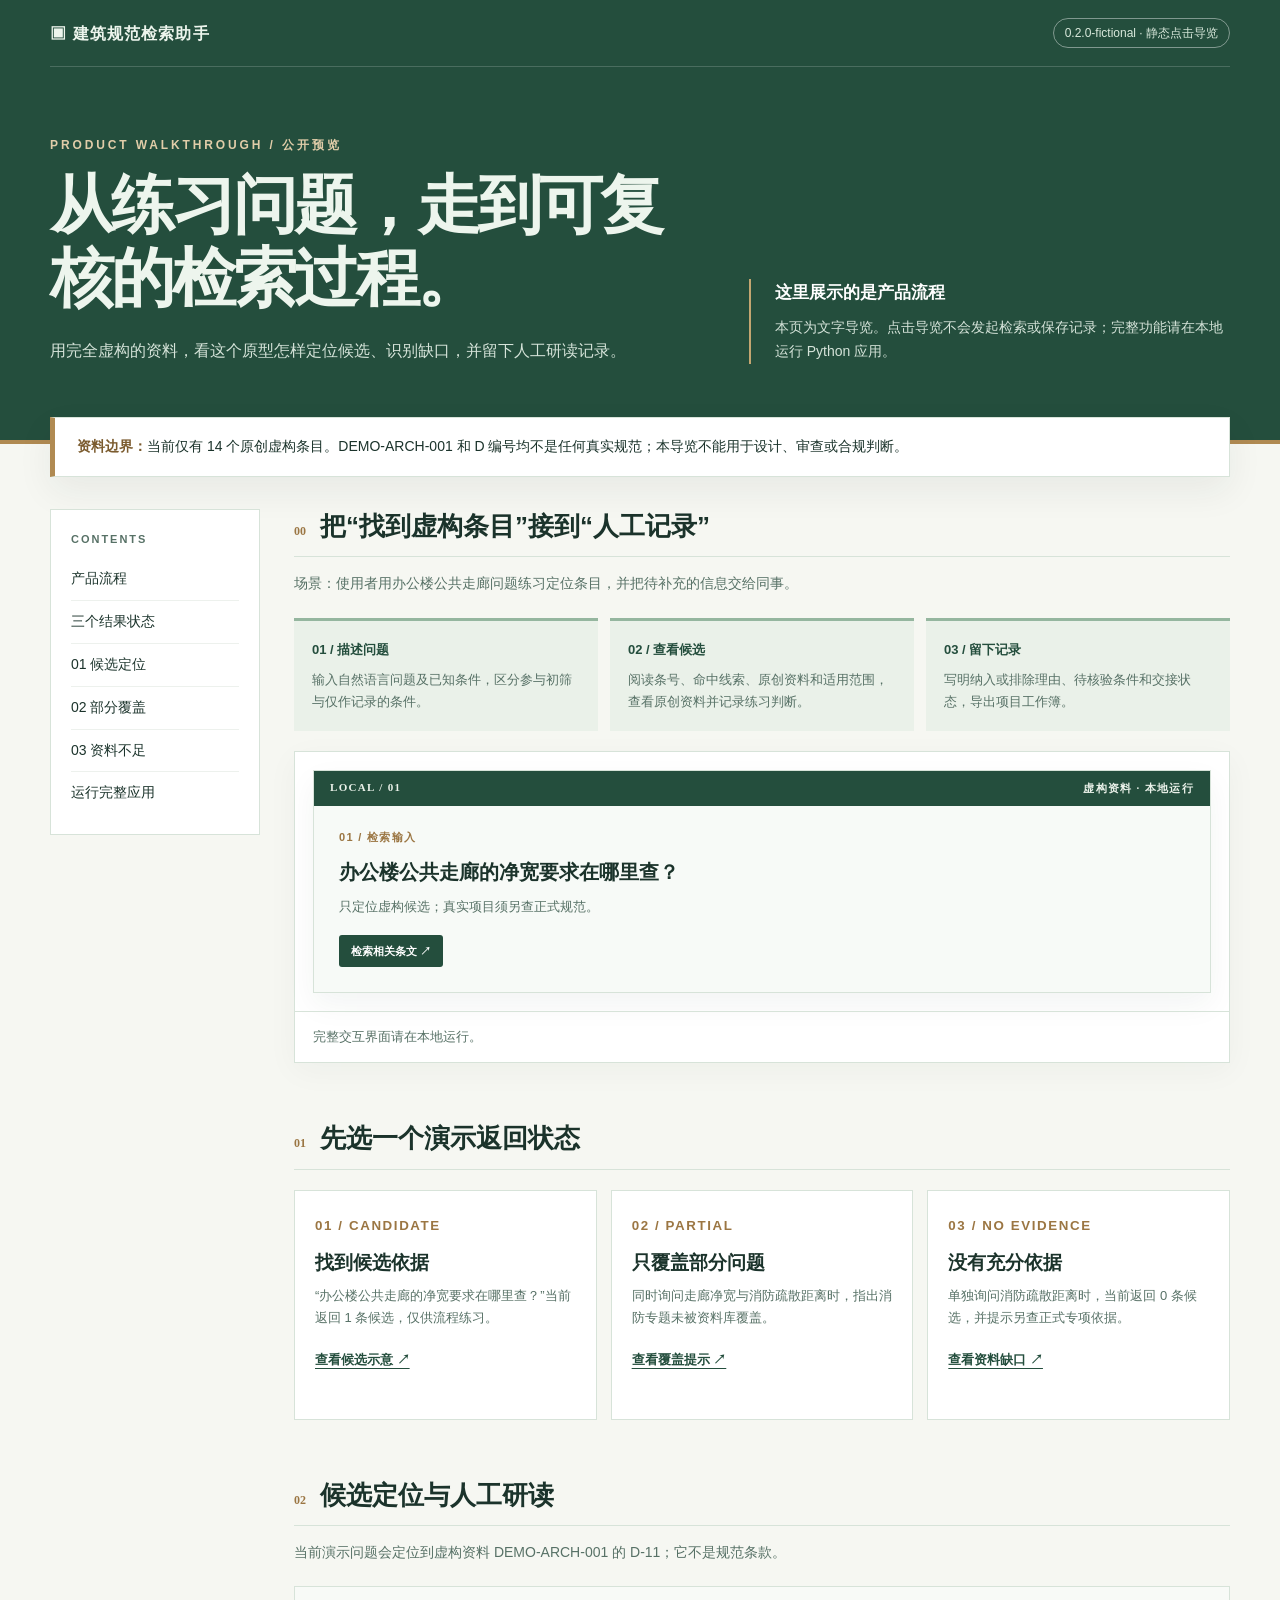
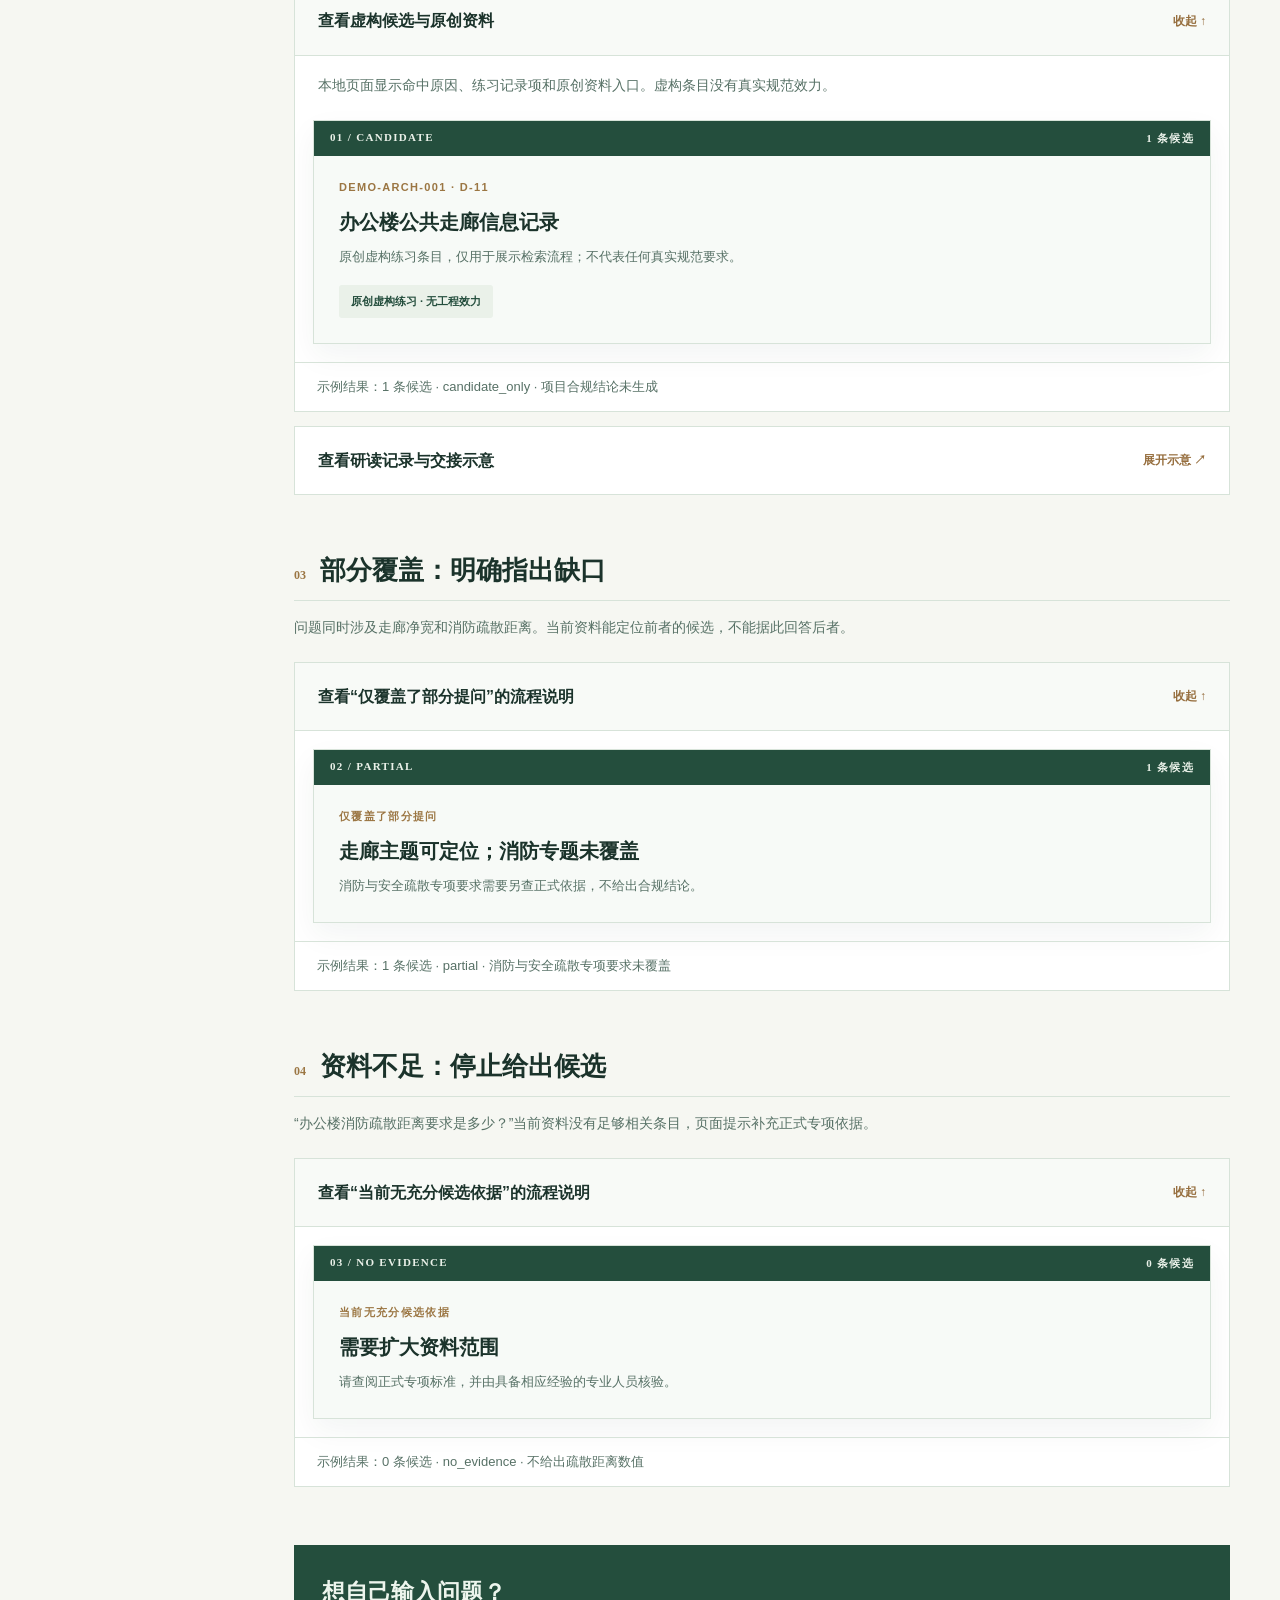
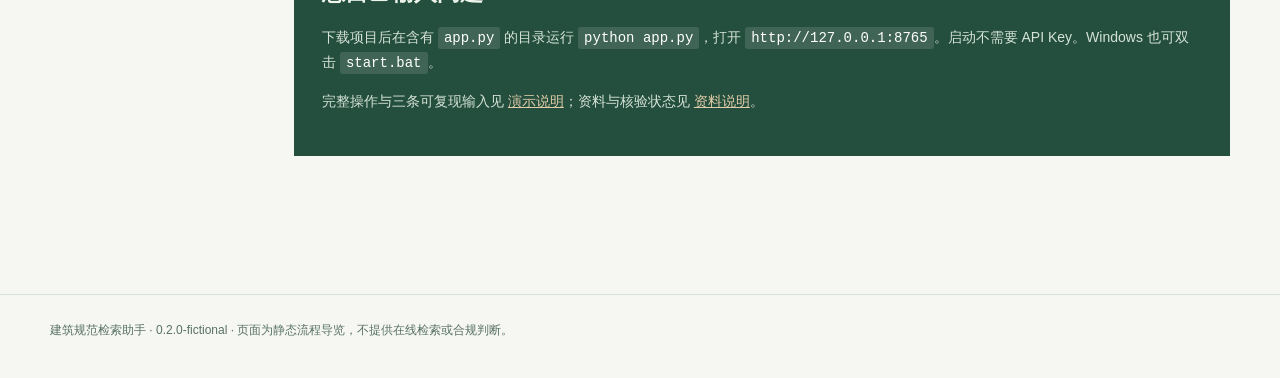
==== docs/index.html @ 13ac268c "Publish fictional demonstration dataset" ====
<!doctype html>
<html lang="zh-CN">
<head>
  <meta charset="utf-8">
  <meta name="viewport" content="width=device-width, initial-scale=1">
  <meta name="description" content="建筑规范检索助手公开预览：了解候选依据、资料缺口与人工研读记录。">
  <title>建筑规范检索助手 · 点击导览</title>
  <style>
    :root{color-scheme:light;--ink:#1b332b;--muted:#577166;--line:#d7e3d9;--paper:#f6f7f2;--green:#244e3d;--light:#eaf1e9;--gold:#b08a52}
    *{box-sizing:border-box}html{scroll-behavior:smooth}body{margin:0;background:var(--paper);color:var(--ink);font:16px/1.7 "Microsoft YaHei UI","PingFang SC","Noto Sans CJK SC",sans-serif}
    a{color:inherit}a:focus-visible,summary:focus-visible{outline:3px solid #b08a52;outline-offset:3px}
    .wrap{width:min(1180px,calc(100% - 40px));margin:auto}.top{background:var(--green);color:#edf5ed;border-bottom:4px solid var(--gold)}
    .topbar{display:flex;justify-content:space-between;align-items:center;gap:20px;padding:18px 0;border-bottom:1px solid #ffffff2c}.brand{font-weight:800;letter-spacing:.07em}.badge{border:1px solid #ffffff6b;border-radius:30px;padding:4px 11px;font-size:12px;color:#d9e9dc}
    .hero{display:grid;grid-template-columns:1.15fr .85fr;gap:48px;align-items:end;padding:68px 0 76px}.eyebrow{color:#e1cda9;font-weight:700;font-size:12px;letter-spacing:.24em}.hero h1{font-size:clamp(36px,5vw,66px);line-height:1.14;letter-spacing:-.045em;margin:13px 0 22px}.hero p{max-width:650px;color:#d5e3d9;font-size:16px;margin:0}.hero-aside{border-left:2px solid #c4a671;padding-left:24px;font-size:14px;color:#d5e3d9}.hero-aside strong{display:block;color:white;font-size:17px;margin-bottom:8px}
    .notice{margin:-27px auto 32px;position:relative;background:#fff;border:1px solid var(--line);border-left:5px solid var(--gold);box-shadow:0 14px 36px #1b332b11;padding:17px 22px;font-size:14px}.notice strong{color:#7b5b2e}
    .layout{display:grid;grid-template-columns:210px minmax(0,1fr);gap:34px;padding-bottom:80px}.nav{align-self:start;position:sticky;top:22px;border:1px solid var(--line);background:#fff;padding:20px}.nav span{display:block;color:var(--muted);font-size:11px;letter-spacing:.18em;font-weight:800;margin-bottom:10px}.nav a{display:block;text-decoration:none;padding:9px 0;border-bottom:1px solid #edf1ed;font-size:14px}.nav a:last-child{border:0}.nav a:hover{color:#a1733c}
    main{min-width:0}section{scroll-margin-top:24px;margin-bottom:58px}.section-head{display:flex;align-items:baseline;gap:14px;border-bottom:1px solid var(--line);padding-bottom:12px;margin-bottom:20px}.index{font:700 12px Georgia,serif;color:#9b7643}.section-head h2{font-size:26px;margin:0;line-height:1.35}.intro{color:var(--muted);margin:-5px 0 22px;font-size:14px}
    .panel{background:white;border:1px solid var(--line);box-shadow:0 8px 30px #1b332b0a}.demo-ui{margin:18px;background:#f7faf7;border:1px solid #d7e3d9;box-shadow:0 12px 28px #1b332b0d}.demo-ui-bar{display:flex;justify-content:space-between;gap:12px;background:#244e3d;color:#eaf1e9;padding:10px 16px;font:700 11px Georgia,serif;letter-spacing:.12em}.demo-ui-body{padding:22px 25px 25px}.demo-ui-body small{display:block;color:#9b7643;font-size:11px;font-weight:800;letter-spacing:.12em}.demo-ui-body strong{display:block;font-size:20px;margin:8px 0 7px}.demo-ui-body p{margin:0;color:#577166;font-size:13px}.demo-ui-action,.demo-ui-tag{display:inline-block;margin-top:17px;padding:7px 12px;background:#eaf1e9;color:#244e3d;font-size:11px;font-weight:800;border-radius:3px}.demo-ui-action{background:#244e3d;color:white}.caption{padding:14px 18px;color:var(--muted);font-size:13px;border-top:1px solid var(--line)}
    .cases{display:grid;grid-template-columns:repeat(3,1fr);gap:14px}.case{background:white;border:1px solid var(--line);padding:20px;min-height:230px}.case small{color:#9b7643;font-weight:800;letter-spacing:.12em}.case h3{font-size:19px;line-height:1.4;margin:12px 0 9px}.case p{font-size:13px;color:var(--muted);margin:0 0 16px}.case a{display:inline-block;color:var(--green);font-weight:700;font-size:13px;text-underline-offset:4px}
    .scenario{background:white;border:1px solid var(--line);margin:14px 0;overflow:hidden}.scenario summary{cursor:pointer;display:flex;justify-content:space-between;gap:15px;align-items:center;padding:20px 23px;list-style:none;font-weight:800}.scenario summary::-webkit-details-marker{display:none}.scenario summary:after{content:"展开示意  ↗";font-size:12px;color:#966e3e;white-space:nowrap}.scenario[open] summary{border-bottom:1px solid var(--line);background:#f8faf7}.scenario[open] summary:after{content:"收起  ↑"}.scenario .copy{padding:18px 23px 5px;font-size:14px;color:var(--muted)}.scenario .foot{font-size:13px;color:var(--muted);padding:13px 22px;border-top:1px solid var(--line)}
    .steps{display:grid;grid-template-columns:repeat(3,1fr);gap:12px}.step{padding:18px;background:var(--light);border-top:3px solid #95b69f}.step b{display:block;font-size:13px;color:var(--green);margin-bottom:8px}.step p{font-size:13px;margin:0;color:var(--muted)}
    .run{background:var(--green);color:#edf5ed;padding:28px}.run h2{margin:0 0 8px;font-size:23px}.run p{color:#d5e3d9;font-size:14px}.run code{background:#ffffff21;padding:3px 6px;border-radius:3px;color:#fff}.run a{color:#e1cda9}.bottom{border-top:1px solid var(--line);color:var(--muted);font-size:12px;padding:25px 0 40px}
    @media(max-width:800px){.hero{grid-template-columns:1fr;gap:24px;padding:50px 0 64px}.layout{display:block}.nav{position:static;display:flex;flex-wrap:wrap;gap:5px 15px;margin-bottom:35px}.nav span{width:100%;margin:0}.nav a{border:0}.cases,.steps{grid-template-columns:1fr}.case{min-height:0}.hero-aside{max-width:580px}}
    @media(prefers-reduced-motion:reduce){html{scroll-behavior:auto}}
  </style>
</head>
<body>
  <header class="top">
    <div class="wrap">
      <div class="topbar"><span class="brand">▣ 建筑规范检索助手</span><span class="badge">0.2.0-fictional · 静态点击导览</span></div>
      <div class="hero">
        <div><div class="eyebrow">PRODUCT WALKTHROUGH / 公开预览</div><h1>从练习问题，走到可复核的检索过程。</h1><p>用完全虚构的资料，看这个原型怎样定位候选、识别缺口，并留下人工研读记录。</p></div>
        <div class="hero-aside"><strong>这里展示的是产品流程</strong>本页为文字导览。点击导览不会发起检索或保存记录；完整功能请在本地运行 Python 应用。</div>
      </div>
    </div>
  </header>
  <div class="wrap notice"><strong>资料边界：</strong>当前仅有 14 个原创虚构条目。DEMO-ARCH-001 和 D 编号均不是任何真实规范；本导览不能用于设计、审查或合规判断。</div>
  <div class="wrap layout">
    <nav class="nav" aria-label="导览目录"><span>CONTENTS</span><a href="#workflow">产品流程</a><a href="#cases">三个结果状态</a><a href="#candidate">01 候选定位</a><a href="#partial">02 部分覆盖</a><a href="#none">03 资料不足</a><a href="#run">运行完整应用</a></nav>
    <main>
      <section id="workflow"><div class="section-head"><span class="index">00</span><h2>把“找到虚构条目”接到“人工记录”</h2></div><p class="intro">场景：使用者用办公楼公共走廊问题练习定位条目，并把待补充的信息交给同事。</p><div class="steps"><div class="step"><b>01 / 描述问题</b><p>输入自然语言问题及已知条件，区分参与初筛与仅作记录的条件。</p></div><div class="step"><b>02 / 查看候选</b><p>阅读条号、命中线索、原创资料和适用范围，查看原创资料并记录练习判断。</p></div><div class="step"><b>03 / 留下记录</b><p>写明纳入或排除理由、待核验条件和交接状态，导出项目工作簿。</p></div></div><figure class="panel" style="margin:20px 0 0"><div class="demo-ui"><div class="demo-ui-bar"><span>LOCAL / 01</span><span>虚构资料 · 本地运行</span></div><div class="demo-ui-body"><small>01 / 检索输入</small><strong>办公楼公共走廊的净宽要求在哪里查？</strong><p>只定位虚构候选；真实项目须另查正式规范。</p><div class="demo-ui-action">检索相关条文 ↗</div></div></div><figcaption class="caption">完整交互界面请在本地运行。</figcaption></figure></section>
      <section id="cases"><div class="section-head"><span class="index">01</span><h2>先选一个演示返回状态</h2></div><div class="cases"><div class="case"><small>01 / CANDIDATE</small><h3>找到候选依据</h3><p>“办公楼公共走廊的净宽要求在哪里查？”当前返回 1 条候选，仅供流程练习。</p><a href="#candidate">查看候选示意 ↗</a></div><div class="case"><small>02 / PARTIAL</small><h3>只覆盖部分问题</h3><p>同时询问走廊净宽与消防疏散距离时，指出消防专题未被资料库覆盖。</p><a href="#partial">查看覆盖提示 ↗</a></div><div class="case"><small>03 / NO EVIDENCE</small><h3>没有充分依据</h3><p>单独询问消防疏散距离时，当前返回 0 条候选，并提示另查正式专项依据。</p><a href="#none">查看资料缺口 ↗</a></div></div></section>
      <section id="candidate"><div class="section-head"><span class="index">02</span><h2>候选定位与人工研读</h2></div><p class="intro">当前演示问题会定位到虚构资料 DEMO-ARCH-001 的 D-11；它不是规范条款。</p><details class="scenario" open><summary>查看虚构候选与原创资料</summary><div class="copy">本地页面显示命中原因、练习记录项和原创资料入口。虚构条目没有真实规范效力。</div><div class="demo-ui"><div class="demo-ui-bar"><span>01 / CANDIDATE</span><span>1 条候选</span></div><div class="demo-ui-body"><small>DEMO-ARCH-001 · D-11</small><strong>办公楼公共走廊信息记录</strong><p>原创虚构练习条目，仅用于展示检索流程；不代表任何真实规范要求。</p><span class="demo-ui-tag">原创虚构练习 · 无工程效力</span></div></div><div class="foot">示例结果：1 条候选 · candidate_only · 项目合规结论未生成</div></details><details class="scenario"><summary>查看研读记录与交接示意</summary><div class="copy">使用者可以写下纳入理由、待核验条件和交接意见。记录保存在当前浏览器，导出后才能跨设备交接。</div><div class="demo-ui"><div class="demo-ui-bar"><span>PROJECT WORKBOOK</span><span>仅本地保存</span></div><div class="demo-ui-body"><small>项目研读决定</small><strong>列入待核对依据</strong><p>研读理由：练习中仍需记录服务空间；真实项目另查正式规范。</p><span class="demo-ui-tag">待负责人复核</span></div></div><div class="foot">以上为文字和界面示意；完整交互以本地运行版为准，全部条目均为虚构。</div></details></section>
      <section id="partial"><div class="section-head"><span class="index">03</span><h2>部分覆盖：明确指出缺口</h2></div><p class="intro">问题同时涉及走廊净宽和消防疏散距离。当前资料能定位前者的候选，不能据此回答后者。</p><details class="scenario" open><summary>查看“仅覆盖了部分提问”的流程说明</summary><div class="demo-ui"><div class="demo-ui-bar"><span>02 / PARTIAL</span><span>1 条候选</span></div><div class="demo-ui-body"><small>仅覆盖了部分提问</small><strong>走廊主题可定位；消防专题未覆盖</strong><p>消防与安全疏散专项要求需要另查正式依据，不给出合规结论。</p></div></div><div class="foot">示例结果：1 条候选 · partial · 消防与安全疏散专项要求未覆盖</div></details></section>
      <section id="none"><div class="section-head"><span class="index">04</span><h2>资料不足：停止给出候选</h2></div><p class="intro">“办公楼消防疏散距离要求是多少？”当前资料没有足够相关条目，页面提示补充正式专项依据。</p><details class="scenario" open><summary>查看“当前无充分候选依据”的流程说明</summary><div class="demo-ui"><div class="demo-ui-bar"><span>03 / NO EVIDENCE</span><span>0 条候选</span></div><div class="demo-ui-body"><small>当前无充分候选依据</small><strong>需要扩大资料范围</strong><p>请查阅正式专项标准，并由具备相应经验的专业人员核验。</p></div></div><div class="foot">示例结果：0 条候选 · no_evidence · 不给出疏散距离数值</div></details></section>
      <section id="run" class="run"><h2>想自己输入问题？</h2><p>下载项目后在含有 <code>app.py</code> 的目录运行 <code>python app.py</code>，打开 <code>http://127.0.0.1:8765</code>。启动不需要 API Key。Windows 也可双击 <code>start.bat</code>。</p><p>完整操作与三条可复现输入见 <a href="demo.md">演示说明</a>；资料与核验状态见 <a href="data-sources.md">资料说明</a>。</p></section>
    </main>
  </div>
  <footer class="bottom"><div class="wrap">建筑规范检索助手 · 0.2.0-fictional · 页面为静态流程导览，不提供在线检索或合规判断。</div></footer>
</body>
</html>
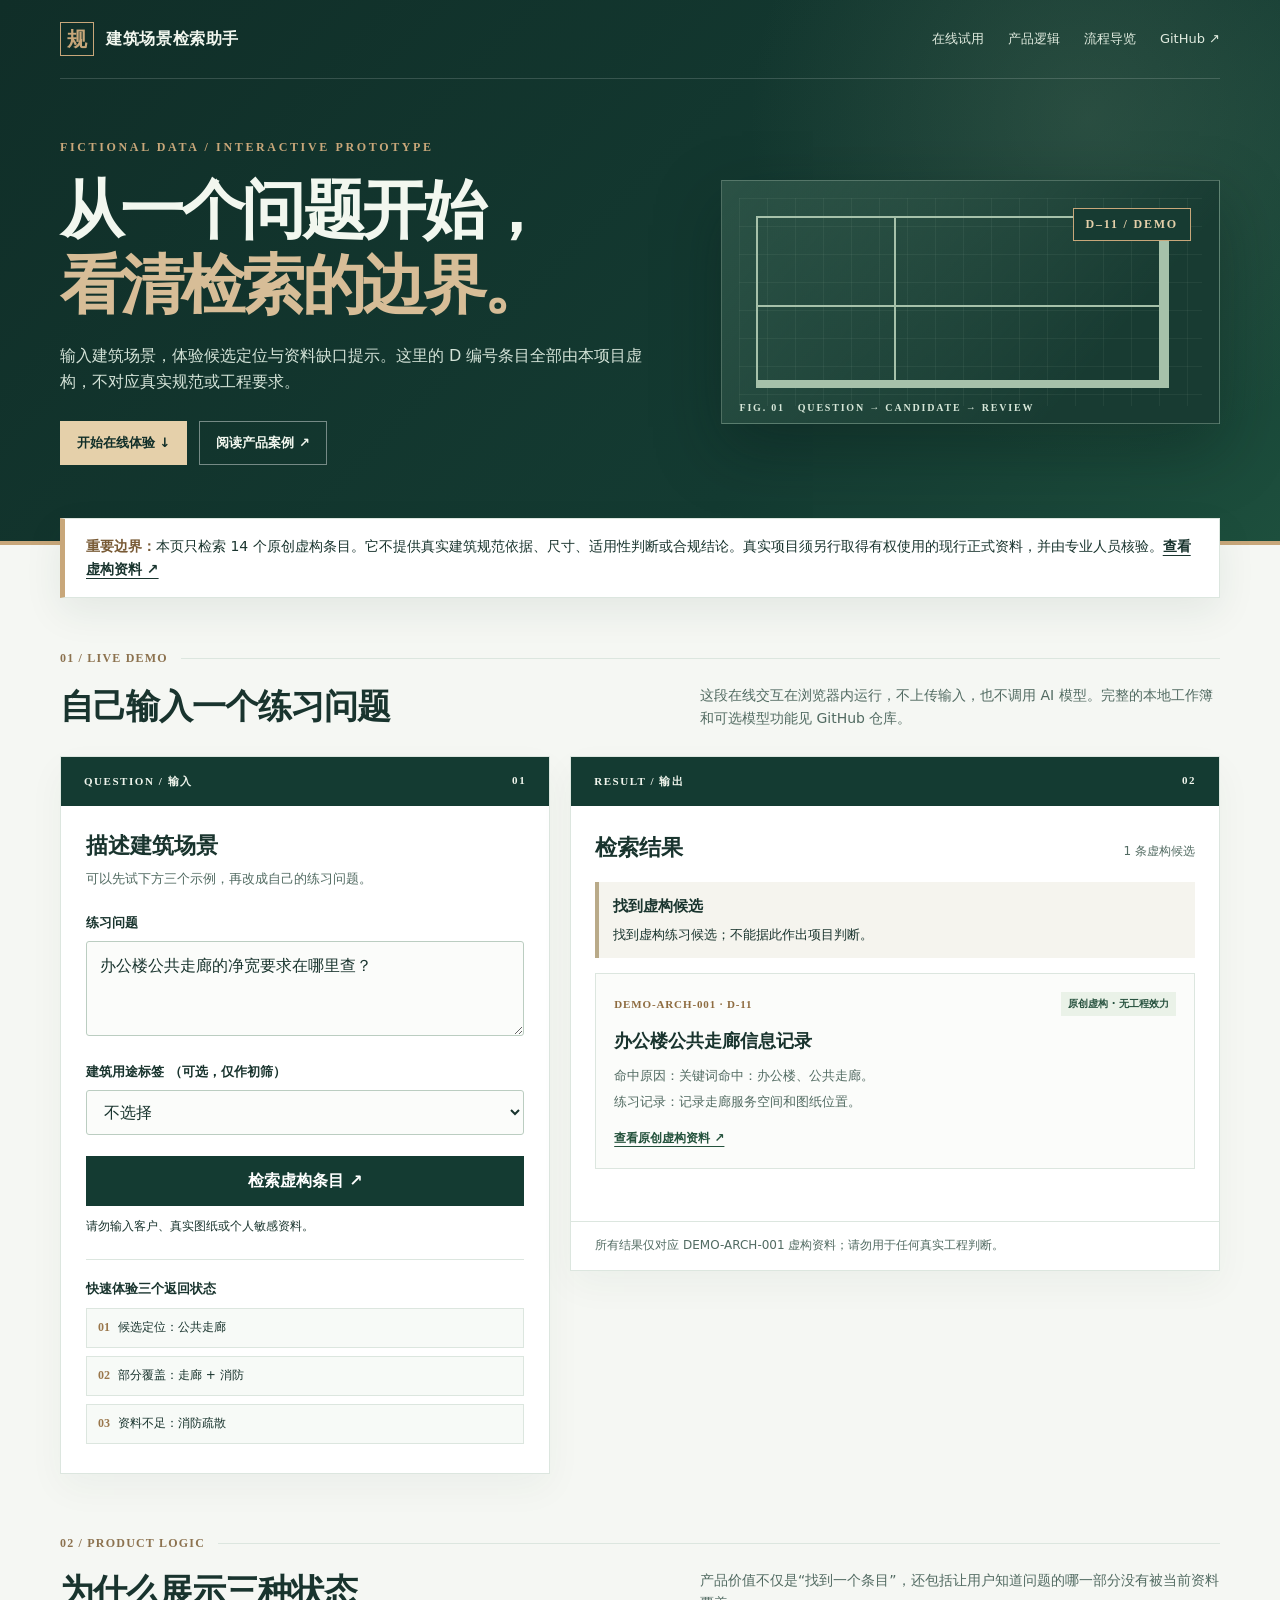
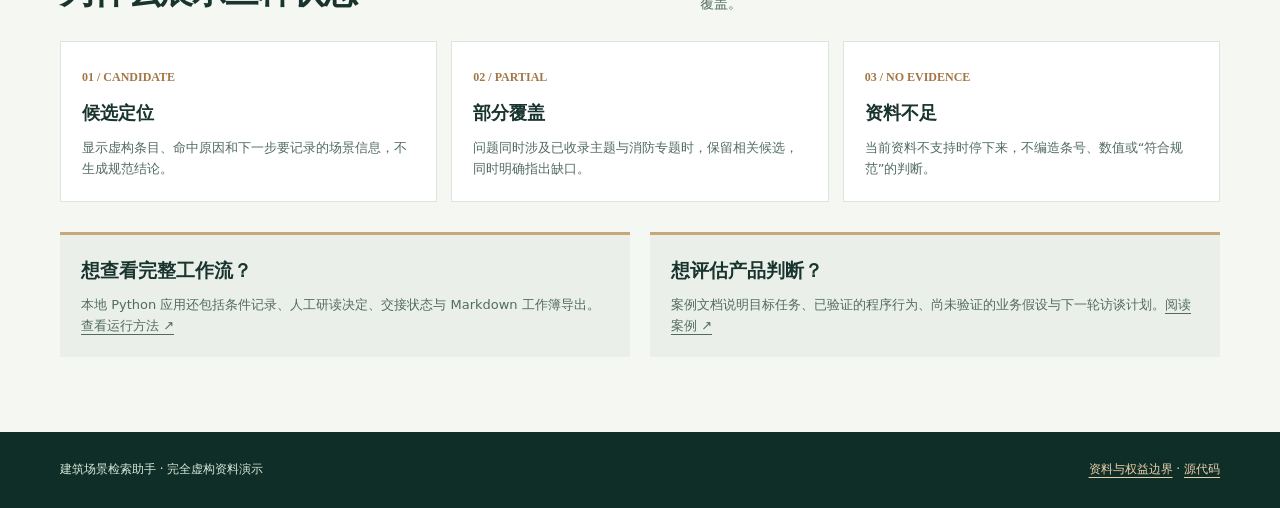
==== commit 58a854d8: "Add interactive fictional Pages demo and GitHub safeguards" ====
--- a/docs/index.html
+++ b/docs/index.html
@@ -3,49 +3,107 @@
 <head>
   <meta charset="utf-8">
   <meta name="viewport" content="width=device-width, initial-scale=1">
-  <meta name="description" content="建筑规范检索助手公开预览：了解候选依据、资料缺口与人工研读记录。">
-  <title>建筑规范检索助手 · 点击导览</title>
-  <style>
-    :root{color-scheme:light;--ink:#1b332b;--muted:#577166;--line:#d7e3d9;--paper:#f6f7f2;--green:#244e3d;--light:#eaf1e9;--gold:#b08a52}
-    *{box-sizing:border-box}html{scroll-behavior:smooth}body{margin:0;background:var(--paper);color:var(--ink);font:16px/1.7 "Microsoft YaHei UI","PingFang SC","Noto Sans CJK SC",sans-serif}
-    a{color:inherit}a:focus-visible,summary:focus-visible{outline:3px solid #b08a52;outline-offset:3px}
-    .wrap{width:min(1180px,calc(100% - 40px));margin:auto}.top{background:var(--green);color:#edf5ed;border-bottom:4px solid var(--gold)}
-    .topbar{display:flex;justify-content:space-between;align-items:center;gap:20px;padding:18px 0;border-bottom:1px solid #ffffff2c}.brand{font-weight:800;letter-spacing:.07em}.badge{border:1px solid #ffffff6b;border-radius:30px;padding:4px 11px;font-size:12px;color:#d9e9dc}
-    .hero{display:grid;grid-template-columns:1.15fr .85fr;gap:48px;align-items:end;padding:68px 0 76px}.eyebrow{color:#e1cda9;font-weight:700;font-size:12px;letter-spacing:.24em}.hero h1{font-size:clamp(36px,5vw,66px);line-height:1.14;letter-spacing:-.045em;margin:13px 0 22px}.hero p{max-width:650px;color:#d5e3d9;font-size:16px;margin:0}.hero-aside{border-left:2px solid #c4a671;padding-left:24px;font-size:14px;color:#d5e3d9}.hero-aside strong{display:block;color:white;font-size:17px;margin-bottom:8px}
-    .notice{margin:-27px auto 32px;position:relative;background:#fff;border:1px solid var(--line);border-left:5px solid var(--gold);box-shadow:0 14px 36px #1b332b11;padding:17px 22px;font-size:14px}.notice strong{color:#7b5b2e}
-    .layout{display:grid;grid-template-columns:210px minmax(0,1fr);gap:34px;padding-bottom:80px}.nav{align-self:start;position:sticky;top:22px;border:1px solid var(--line);background:#fff;padding:20px}.nav span{display:block;color:var(--muted);font-size:11px;letter-spacing:.18em;font-weight:800;margin-bottom:10px}.nav a{display:block;text-decoration:none;padding:9px 0;border-bottom:1px solid #edf1ed;font-size:14px}.nav a:last-child{border:0}.nav a:hover{color:#a1733c}
-    main{min-width:0}section{scroll-margin-top:24px;margin-bottom:58px}.section-head{display:flex;align-items:baseline;gap:14px;border-bottom:1px solid var(--line);padding-bottom:12px;margin-bottom:20px}.index{font:700 12px Georgia,serif;color:#9b7643}.section-head h2{font-size:26px;margin:0;line-height:1.35}.intro{color:var(--muted);margin:-5px 0 22px;font-size:14px}
-    .panel{background:white;border:1px solid var(--line);box-shadow:0 8px 30px #1b332b0a}.demo-ui{margin:18px;background:#f7faf7;border:1px solid #d7e3d9;box-shadow:0 12px 28px #1b332b0d}.demo-ui-bar{display:flex;justify-content:space-between;gap:12px;background:#244e3d;color:#eaf1e9;padding:10px 16px;font:700 11px Georgia,serif;letter-spacing:.12em}.demo-ui-body{padding:22px 25px 25px}.demo-ui-body small{display:block;color:#9b7643;font-size:11px;font-weight:800;letter-spacing:.12em}.demo-ui-body strong{display:block;font-size:20px;margin:8px 0 7px}.demo-ui-body p{margin:0;color:#577166;font-size:13px}.demo-ui-action,.demo-ui-tag{display:inline-block;margin-top:17px;padding:7px 12px;background:#eaf1e9;color:#244e3d;font-size:11px;font-weight:800;border-radius:3px}.demo-ui-action{background:#244e3d;color:white}.caption{padding:14px 18px;color:var(--muted);font-size:13px;border-top:1px solid var(--line)}
-    .cases{display:grid;grid-template-columns:repeat(3,1fr);gap:14px}.case{background:white;border:1px solid var(--line);padding:20px;min-height:230px}.case small{color:#9b7643;font-weight:800;letter-spacing:.12em}.case h3{font-size:19px;line-height:1.4;margin:12px 0 9px}.case p{font-size:13px;color:var(--muted);margin:0 0 16px}.case a{display:inline-block;color:var(--green);font-weight:700;font-size:13px;text-underline-offset:4px}
-    .scenario{background:white;border:1px solid var(--line);margin:14px 0;overflow:hidden}.scenario summary{cursor:pointer;display:flex;justify-content:space-between;gap:15px;align-items:center;padding:20px 23px;list-style:none;font-weight:800}.scenario summary::-webkit-details-marker{display:none}.scenario summary:after{content:"展开示意  ↗";font-size:12px;color:#966e3e;white-space:nowrap}.scenario[open] summary{border-bottom:1px solid var(--line);background:#f8faf7}.scenario[open] summary:after{content:"收起  ↑"}.scenario .copy{padding:18px 23px 5px;font-size:14px;color:var(--muted)}.scenario .foot{font-size:13px;color:var(--muted);padding:13px 22px;border-top:1px solid var(--line)}
-    .steps{display:grid;grid-template-columns:repeat(3,1fr);gap:12px}.step{padding:18px;background:var(--light);border-top:3px solid #95b69f}.step b{display:block;font-size:13px;color:var(--green);margin-bottom:8px}.step p{font-size:13px;margin:0;color:var(--muted)}
-    .run{background:var(--green);color:#edf5ed;padding:28px}.run h2{margin:0 0 8px;font-size:23px}.run p{color:#d5e3d9;font-size:14px}.run code{background:#ffffff21;padding:3px 6px;border-radius:3px;color:#fff}.run a{color:#e1cda9}.bottom{border-top:1px solid var(--line);color:var(--muted);font-size:12px;padding:25px 0 40px}
-    @media(max-width:800px){.hero{grid-template-columns:1fr;gap:24px;padding:50px 0 64px}.layout{display:block}.nav{position:static;display:flex;flex-wrap:wrap;gap:5px 15px;margin-bottom:35px}.nav span{width:100%;margin:0}.nav a{border:0}.cases,.steps{grid-template-columns:1fr}.case{min-height:0}.hero-aside{max-width:580px}}
-    @media(prefers-reduced-motion:reduce){html{scroll-behavior:auto}}
-  </style>
+  <meta name="description" content="用本项目原创虚构建筑场景资料，在线体验候选定位、部分覆盖和资料不足。">
+  <title>建筑场景检索助手 · 虚构资料在线演示</title>
+  <link rel="stylesheet" href="live.css">
+  <script src="live-demo.js" defer></script>
 </head>
 <body>
-  <header class="top">
+  <a class="skip" href="#try">跳到在线演示</a>
+  <header class="site-head">
     <div class="wrap">
-      <div class="topbar"><span class="brand">▣ 建筑规范检索助手</span><span class="badge">0.2.0-fictional · 静态点击导览</span></div>
+      <div class="topbar">
+        <a class="brand" href="index.html"><span class="brand-mark" aria-hidden="true">规</span>建筑场景检索助手</a>
+        <nav aria-label="页面导航">
+          <a href="#try">在线试用</a>
+          <a href="#how">产品逻辑</a>
+          <a href="walkthrough.html">流程导览</a>
+          <a href="https://github.com/ghgg25043-byte/building-code-assistant">GitHub ↗</a>
+        </nav>
+      </div>
       <div class="hero">
-        <div><div class="eyebrow">PRODUCT WALKTHROUGH / 公开预览</div><h1>从练习问题，走到可复核的检索过程。</h1><p>用完全虚构的资料，看这个原型怎样定位候选、识别缺口，并留下人工研读记录。</p></div>
-        <div class="hero-aside"><strong>这里展示的是产品流程</strong>本页为文字导览。点击导览不会发起检索或保存记录；完整功能请在本地运行 Python 应用。</div>
+        <div>
+          <p class="eyebrow">FICTIONAL DATA / INTERACTIVE PROTOTYPE</p>
+          <h1>从一个问题开始，<br><span>看清检索的边界。</span></h1>
+          <p class="hero-lead">输入建筑场景，体验候选定位与资料缺口提示。这里的 D 编号条目全部由本项目虚构，不对应真实规范或工程要求。</p>
+          <div class="hero-actions">
+            <a href="#try">开始在线体验 ↓</a>
+            <a href="https://github.com/ghgg25043-byte/building-code-assistant/blob/main/docs/case-study.md">阅读产品案例 ↗</a>
+          </div>
+        </div>
+        <div class="hero-art" aria-hidden="true">
+          <div class="plan"></div><div class="plan-label">D–11 / DEMO</div>
+          <div class="plan-caption">FIG. 01 &nbsp; QUESTION → CANDIDATE → REVIEW</div>
+        </div>
       </div>
     </div>
   </header>
-  <div class="wrap notice"><strong>资料边界：</strong>当前仅有 14 个原创虚构条目。DEMO-ARCH-001 和 D 编号均不是任何真实规范；本导览不能用于设计、审查或合规判断。</div>
-  <div class="wrap layout">
-    <nav class="nav" aria-label="导览目录"><span>CONTENTS</span><a href="#workflow">产品流程</a><a href="#cases">三个结果状态</a><a href="#candidate">01 候选定位</a><a href="#partial">02 部分覆盖</a><a href="#none">03 资料不足</a><a href="#run">运行完整应用</a></nav>
-    <main>
-      <section id="workflow"><div class="section-head"><span class="index">00</span><h2>把“找到虚构条目”接到“人工记录”</h2></div><p class="intro">场景：使用者用办公楼公共走廊问题练习定位条目，并把待补充的信息交给同事。</p><div class="steps"><div class="step"><b>01 / 描述问题</b><p>输入自然语言问题及已知条件，区分参与初筛与仅作记录的条件。</p></div><div class="step"><b>02 / 查看候选</b><p>阅读条号、命中线索、原创资料和适用范围，查看原创资料并记录练习判断。</p></div><div class="step"><b>03 / 留下记录</b><p>写明纳入或排除理由、待核验条件和交接状态，导出项目工作簿。</p></div></div><figure class="panel" style="margin:20px 0 0"><div class="demo-ui"><div class="demo-ui-bar"><span>LOCAL / 01</span><span>虚构资料 · 本地运行</span></div><div class="demo-ui-body"><small>01 / 检索输入</small><strong>办公楼公共走廊的净宽要求在哪里查？</strong><p>只定位虚构候选；真实项目须另查正式规范。</p><div class="demo-ui-action">检索相关条文 ↗</div></div></div><figcaption class="caption">完整交互界面请在本地运行。</figcaption></figure></section>
-      <section id="cases"><div class="section-head"><span class="index">01</span><h2>先选一个演示返回状态</h2></div><div class="cases"><div class="case"><small>01 / CANDIDATE</small><h3>找到候选依据</h3><p>“办公楼公共走廊的净宽要求在哪里查？”当前返回 1 条候选，仅供流程练习。</p><a href="#candidate">查看候选示意 ↗</a></div><div class="case"><small>02 / PARTIAL</small><h3>只覆盖部分问题</h3><p>同时询问走廊净宽与消防疏散距离时，指出消防专题未被资料库覆盖。</p><a href="#partial">查看覆盖提示 ↗</a></div><div class="case"><small>03 / NO EVIDENCE</small><h3>没有充分依据</h3><p>单独询问消防疏散距离时，当前返回 0 条候选，并提示另查正式专项依据。</p><a href="#none">查看资料缺口 ↗</a></div></div></section>
-      <section id="candidate"><div class="section-head"><span class="index">02</span><h2>候选定位与人工研读</h2></div><p class="intro">当前演示问题会定位到虚构资料 DEMO-ARCH-001 的 D-11；它不是规范条款。</p><details class="scenario" open><summary>查看虚构候选与原创资料</summary><div class="copy">本地页面显示命中原因、练习记录项和原创资料入口。虚构条目没有真实规范效力。</div><div class="demo-ui"><div class="demo-ui-bar"><span>01 / CANDIDATE</span><span>1 条候选</span></div><div class="demo-ui-body"><small>DEMO-ARCH-001 · D-11</small><strong>办公楼公共走廊信息记录</strong><p>原创虚构练习条目，仅用于展示检索流程；不代表任何真实规范要求。</p><span class="demo-ui-tag">原创虚构练习 · 无工程效力</span></div></div><div class="foot">示例结果：1 条候选 · candidate_only · 项目合规结论未生成</div></details><details class="scenario"><summary>查看研读记录与交接示意</summary><div class="copy">使用者可以写下纳入理由、待核验条件和交接意见。记录保存在当前浏览器，导出后才能跨设备交接。</div><div class="demo-ui"><div class="demo-ui-bar"><span>PROJECT WORKBOOK</span><span>仅本地保存</span></div><div class="demo-ui-body"><small>项目研读决定</small><strong>列入待核对依据</strong><p>研读理由：练习中仍需记录服务空间；真实项目另查正式规范。</p><span class="demo-ui-tag">待负责人复核</span></div></div><div class="foot">以上为文字和界面示意；完整交互以本地运行版为准，全部条目均为虚构。</div></details></section>
-      <section id="partial"><div class="section-head"><span class="index">03</span><h2>部分覆盖：明确指出缺口</h2></div><p class="intro">问题同时涉及走廊净宽和消防疏散距离。当前资料能定位前者的候选，不能据此回答后者。</p><details class="scenario" open><summary>查看“仅覆盖了部分提问”的流程说明</summary><div class="demo-ui"><div class="demo-ui-bar"><span>02 / PARTIAL</span><span>1 条候选</span></div><div class="demo-ui-body"><small>仅覆盖了部分提问</small><strong>走廊主题可定位；消防专题未覆盖</strong><p>消防与安全疏散专项要求需要另查正式依据，不给出合规结论。</p></div></div><div class="foot">示例结果：1 条候选 · partial · 消防与安全疏散专项要求未覆盖</div></details></section>
-      <section id="none"><div class="section-head"><span class="index">04</span><h2>资料不足：停止给出候选</h2></div><p class="intro">“办公楼消防疏散距离要求是多少？”当前资料没有足够相关条目，页面提示补充正式专项依据。</p><details class="scenario" open><summary>查看“当前无充分候选依据”的流程说明</summary><div class="demo-ui"><div class="demo-ui-bar"><span>03 / NO EVIDENCE</span><span>0 条候选</span></div><div class="demo-ui-body"><small>当前无充分候选依据</small><strong>需要扩大资料范围</strong><p>请查阅正式专项标准，并由具备相应经验的专业人员核验。</p></div></div><div class="foot">示例结果：0 条候选 · no_evidence · 不给出疏散距离数值</div></details></section>
-      <section id="run" class="run"><h2>想自己输入问题？</h2><p>下载项目后在含有 <code>app.py</code> 的目录运行 <code>python app.py</code>，打开 <code>http://127.0.0.1:8765</code>。启动不需要 API Key。Windows 也可双击 <code>start.bat</code>。</p><p>完整操作与三条可复现输入见 <a href="demo.md">演示说明</a>；资料与核验状态见 <a href="data-sources.md">资料说明</a>。</p></section>
-    </main>
-  </div>
-  <footer class="bottom"><div class="wrap">建筑规范检索助手 · 0.2.0-fictional · 页面为静态流程导览，不提供在线检索或合规判断。</div></footer>
+
+  <div class="wrap notice" role="note"><strong>重要边界：</strong>本页只检索 14 个原创虚构条目。它不提供真实建筑规范依据、尺寸、适用性判断或合规结论。真实项目须另行取得有权使用的现行正式资料，并由专业人员核验。<a href="https://github.com/ghgg25043-byte/building-code-assistant/blob/main/data/demo-source.md">查看虚构资料 ↗</a></div>
+
+  <main>
+    <section id="try" class="wrap workspace" aria-labelledby="try-title">
+      <div class="section-label">01 / LIVE DEMO</div>
+      <div class="section-head">
+        <h2 id="try-title">自己输入一个练习问题</h2>
+        <p>这段在线交互在浏览器内运行，不上传输入，也不调用 AI 模型。完整的本地工作簿和可选模型功能见 GitHub 仓库。</p>
+      </div>
+      <div class="demo-layout">
+        <div class="query-card">
+          <div class="card-top"><span>QUESTION / 输入</span><span>01</span></div>
+          <div class="query-body">
+            <h3>描述建筑场景</h3>
+            <p>可以先试下方三个示例，再改成自己的练习问题。</p>
+            <form id="demo-form">
+              <label for="demo-question">练习问题</label>
+              <textarea id="demo-question" maxlength="300" required>办公楼公共走廊的净宽要求在哪里查？</textarea>
+              <label for="demo-use">建筑用途标签 <span class="optional">（可选，仅作初筛）</span></label>
+              <select id="demo-use">
+                <option value="">不选择</option>
+                <option value="non_residential">非住宅民用建筑</option>
+                <option value="residential">住宅</option>
+                <option value="other_civil">其他民用建筑</option>
+              </select>
+              <button type="submit" disabled>检索虚构条目 ↗</button>
+              <p class="input-note">请勿输入客户、真实图纸或个人敏感资料。</p>
+            </form>
+            <div class="examples">
+              <strong>快速体验三个返回状态</strong>
+              <div class="example-list">
+                <button type="button" data-demo-question="办公楼公共走廊的净宽要求在哪里查？"><span>01</span>候选定位：公共走廊</button>
+                <button type="button" data-demo-question="办公楼公共走廊净宽和消防疏散距离有哪些要求？"><span>02</span>部分覆盖：走廊 + 消防</button>
+                <button type="button" data-demo-question="办公楼消防疏散距离要求是多少？"><span>03</span>资料不足：消防疏散</button>
+              </div>
+            </div>
+          </div>
+        </div>
+        <div class="results-card" aria-live="polite">
+          <div class="card-top"><span>RESULT / 输出</span><span>02</span></div>
+          <div class="results-body">
+            <div class="results-title"><h3>检索结果</h3><span id="demo-count">等待资料加载</span></div>
+            <p id="demo-loading" role="status">正在加载原创虚构资料…</p>
+            <div id="demo-status" class="result-state" role="status"><strong>准备中</strong><span>资料加载后将展示候选或缺口。</span></div>
+            <div id="demo-results" class="result-list"></div>
+          </div>
+          <div class="results-foot">所有结果仅对应 DEMO-ARCH-001 虚构资料；请勿用于任何真实工程判断。</div>
+        </div>
+      </div>
+    </section>
+
+    <section id="how" class="wrap below" aria-labelledby="how-title">
+      <div class="section-label">02 / PRODUCT LOGIC</div>
+      <div class="section-head"><h2 id="how-title">为什么展示三种状态</h2><p>产品价值不仅是“找到一个条目”，还包括让用户知道问题的哪一部分没有被当前资料覆盖。</p></div>
+      <div class="tiles">
+        <article class="tile"><span>01 / CANDIDATE</span><h3>候选定位</h3><p>显示虚构条目、命中原因和下一步要记录的场景信息，不生成规范结论。</p></article>
+        <article class="tile"><span>02 / PARTIAL</span><h3>部分覆盖</h3><p>问题同时涉及已收录主题与消防专题时，保留相关候选，同时明确指出缺口。</p></article>
+        <article class="tile"><span>03 / NO EVIDENCE</span><h3>资料不足</h3><p>当前资料不支持时停下来，不编造条号、数值或“符合规范”的判断。</p></article>
+      </div>
+      <div class="pathway">
+        <div><h3>想查看完整工作流？</h3><p>本地 Python 应用还包括条件记录、人工研读决定、交接状态与 Markdown 工作簿导出。<a href="https://github.com/ghgg25043-byte/building-code-assistant#本地运行">查看运行方法 ↗</a></p></div>
+        <div><h3>想评估产品判断？</h3><p>案例文档说明目标任务、已验证的程序行为、尚未验证的业务假设与下一轮访谈计划。<a href="https://github.com/ghgg25043-byte/building-code-assistant/blob/main/docs/case-study.md">阅读案例 ↗</a></p></div>
+      </div>
+    </section>
+  </main>
+  <footer class="site-foot"><div class="wrap"><span>建筑场景检索助手 · 完全虚构资料演示</span><span><a href="https://github.com/ghgg25043-byte/building-code-assistant/blob/main/docs/data-sources.md">资料与权益边界</a> · <a href="https://github.com/ghgg25043-byte/building-code-assistant">源代码</a></span></div></footer>
 </body>
 </html>
--- a/docs/live.css
+++ b/docs/live.css
@@ -0,0 +1,132 @@
+:root {
+  color-scheme: light;
+  --ink: #19342e;
+  --ink-soft: #526b62;
+  --forest: #143b32;
+  --forest-deep: #102e28;
+  --gold: #c8a77a;
+  --line: #dce6df;
+  --paper: #f5f7f3;
+  --white: #fff;
+  font-family: "Microsoft YaHei UI", "PingFang SC", "Noto Sans CJK SC", system-ui, sans-serif;
+}
+
+* { box-sizing: border-box; }
+html { scroll-behavior: smooth; }
+body { margin: 0; background: var(--paper); color: var(--ink); line-height: 1.65; }
+button, textarea, select { font: inherit; }
+button { cursor: pointer; }
+a { color: inherit; text-underline-offset: 4px; }
+:focus-visible { outline: 3px solid var(--gold); outline-offset: 3px; }
+.wrap { width: min(1160px, calc(100% - 40px)); margin-inline: auto; }
+.skip { position: absolute; left: 16px; top: -90px; z-index: 50; padding: 8px 14px; background: white; }
+.skip:focus { top: 8px; }
+
+.site-head {
+  color: #f2f7ef;
+  background:
+    radial-gradient(circle at 85% 22%, #5b79634d 0, transparent 29%),
+    linear-gradient(135deg, var(--forest-deep), var(--forest) 67%, #1d4f3d);
+  border-bottom: 4px solid var(--gold);
+  overflow: hidden;
+}
+.topbar { display: flex; justify-content: space-between; align-items: center; gap: 20px; padding-block: 22px; border-bottom: 1px solid #ffffff28; }
+.brand { display: flex; align-items: center; gap: 12px; text-decoration: none; font-weight: 800; letter-spacing: .04em; }
+.brand-mark { width: 34px; height: 34px; display: grid; place-items: center; border: 1px solid var(--gold); color: var(--gold); font: 700 20px Georgia, serif; }
+.topbar nav { display: flex; gap: 24px; align-items: center; font-size: 13px; }
+.topbar nav a { color: #e0ebdf; text-decoration: none; }
+.topbar nav a:hover { color: white; text-decoration: underline; }
+.hero { position: relative; display: grid; grid-template-columns: 1.1fr .9fr; align-items: center; gap: 50px; min-height: 345px; padding-block: 60px 76px; }
+.eyebrow { margin: 0; color: var(--gold); font: 700 12px/1.4 Georgia, serif; letter-spacing: .22em; }
+.hero h1 { margin: 17px 0 20px; font-size: clamp(36px, 5vw, 64px); letter-spacing: -.055em; line-height: 1.17; }
+.hero h1 span { color: #d7bd97; }
+.hero-lead { max-width: 620px; margin: 0; color: #d4e3d8; font-size: 16px; }
+.hero-actions { display: flex; flex-wrap: wrap; gap: 12px; margin-top: 26px; }
+.hero-actions a { padding: 10px 16px; text-decoration: none; border: 1px solid #ffffff6b; font-size: 13px; font-weight: 700; }
+.hero-actions a:first-child { color: var(--forest-deep); background: #e5d0aa; border-color: #e5d0aa; }
+.hero-art { min-height: 244px; position: relative; border: 1px solid #a3beab65; background: linear-gradient(130deg, #5f8a7550, #183b32 75%); box-shadow: 0 24px 60px #091b1659; }
+.hero-art::before { content: ""; position: absolute; inset: 17px; opacity: .42; background-image: linear-gradient(#cce1cb27 1px, transparent 1px), linear-gradient(90deg, #cce1cb27 1px, transparent 1px); background-size: 28px 28px; }
+.plan { position: absolute; inset: 35px 50px 35px 34px; border: 2px solid #a6c1aa; border-right-width: 10px; border-bottom-width: 8px; }
+.plan::before { content: ""; position: absolute; left: 34%; top: 0; bottom: 0; border-left: 2px solid #a6c1aa; }
+.plan::after { content: ""; position: absolute; left: 0; right: 0; top: 54%; border-top: 2px solid #a6c1aa; }
+.plan-label { position: absolute; right: 28px; top: 27px; padding: 8px 12px; background: #173b32; border: 1px solid #c8a77a; color: #e5d0aa; font: 700 12px Georgia, serif; letter-spacing: .15em; }
+.plan-caption { position: absolute; left: 18px; bottom: 10px; color: #d7e7d9; font: 700 10px Georgia, serif; letter-spacing: .18em; }
+
+.notice { position: relative; margin-top: -27px; z-index: 1; background: white; border: 1px solid var(--line); border-left: 5px solid var(--gold); box-shadow: 0 14px 38px #173b3214; padding: 16px 21px; font-size: 14px; }
+.notice strong { color: #785a35; }
+.notice a { font-weight: 700; }
+.workspace { padding-top: 53px; }
+.section-label { display: flex; align-items: center; gap: 13px; margin-bottom: 18px; color: #8c724f; font: 700 12px Georgia, serif; letter-spacing: .1em; }
+.section-label::after { content: ""; flex: 1; height: 1px; background: var(--line); }
+.section-head { display: flex; justify-content: space-between; gap: 25px; align-items: end; margin-bottom: 26px; }
+.section-head h2 { margin: 0; font-size: clamp(25px, 3vw, 34px); line-height: 1.35; letter-spacing: -.03em; }
+.section-head p { max-width: 520px; margin: 0; color: var(--ink-soft); font-size: 14px; }
+.demo-layout { display: grid; grid-template-columns: minmax(0, .86fr) minmax(0, 1.14fr); gap: 20px; align-items: start; }
+.query-card, .results-card { background: white; border: 1px solid var(--line); box-shadow: 0 14px 35px #173b320b; }
+.card-top { display: flex; justify-content: space-between; padding: 17px 23px; color: #f0f5ed; background: var(--forest); font: 700 11px Georgia, serif; letter-spacing: .14em; }
+.query-body { padding: 25px 25px 29px; }
+.query-body h3 { font-size: 22px; line-height: 1.35; margin: 0 0 7px; }
+.query-body > p { font-size: 13px; color: var(--ink-soft); margin: 0 0 23px; }
+.query-body label { display: block; margin: 0 0 7px; font-size: 13px; font-weight: 700; }
+.query-body textarea, .query-body select { width: 100%; border: 1px solid #bbcdc1; border-radius: 3px; padding: 11px 13px; color: var(--ink); background: #fbfcfa; }
+.query-body textarea { resize: vertical; min-height: 95px; margin-bottom: 17px; }
+.query-body select { margin-bottom: 21px; }
+.query-body button[type="submit"] { width: 100%; border: 0; background: var(--forest); color: #fff; padding: 12px 18px; font-weight: 800; }
+.query-body button[type="submit"]:hover { background: #1f5a47; }
+.query-body button[disabled] { opacity: .6; cursor: wait; }
+.input-note { font-size: 12px !important; margin: 11px 0 0 !important; }
+.examples { margin-top: 22px; border-top: 1px solid var(--line); padding-top: 18px; }
+.examples strong { display: block; font-size: 13px; margin-bottom: 9px; }
+.example-list { display: grid; gap: 8px; }
+.example-list button { width: 100%; text-align: left; border: 1px solid var(--line); background: #f7faf7; color: var(--ink); padding: 9px 11px; font-size: 12px; }
+.example-list button:hover { border-color: #a7bfa9; background: #edf4ee; }
+.example-list button span { color: #9a774c; font-family: Georgia, serif; font-weight: 700; margin-right: 8px; }
+.results-body { padding: 24px; min-height: 415px; }
+.results-title { display: flex; justify-content: space-between; gap: 12px; align-items: baseline; margin-bottom: 16px; }
+.results-title h3 { font-size: 22px; margin: 0; }
+.results-title span { color: var(--ink-soft); font-size: 12px; }
+.result-state { display: flex; flex-direction: column; gap: 5px; border-left: 4px solid #b9aa89; background: #f5f4ee; padding: 12px 14px; font-size: 13px; }
+.result-state strong { font-size: 15px; }
+.result-state.partial { border-color: #ad8856; background: #fbf5e9; }
+.result-state.no_evidence { border-color: #9aafaa; background: #f0f4f2; }
+.result-list { display: grid; gap: 12px; margin-top: 15px; }
+.result-card { border: 1px solid var(--line); background: #fbfcfa; padding: 18px; }
+.card-meta { display: flex; justify-content: space-between; gap: 12px; align-items: center; flex-wrap: wrap; }
+.article-id { color: #8e6c40; font: 700 11px Georgia, serif; letter-spacing: .08em; }
+.fiction-tag { background: #eaf2e8; color: #28523f; padding: 4px 7px; font-size: 10px; font-weight: 700; }
+.result-card h3 { font-size: 18px; margin: 10px 0 9px; }
+.result-card p { color: var(--ink-soft); margin: 5px 0; font-size: 13px; }
+.source-link { display: inline-block; margin-top: 11px; color: #24523c; font-size: 12px; font-weight: 800; }
+.empty-copy { color: var(--ink-soft); font-size: 14px; border: 1px dashed #baccc0; padding: 20px; margin: 0; }
+.results-foot { border-top: 1px solid var(--line); padding: 14px 24px; color: var(--ink-soft); font-size: 12px; }
+
+.below { padding-block: 62px 75px; }
+.tiles { display: grid; grid-template-columns: repeat(3, 1fr); gap: 14px; }
+.tile { padding: 21px; background: #fff; border: 1px solid var(--line); }
+.tile span { color: #a27747; font: 700 12px Georgia, serif; }
+.tile h3 { margin: 9px 0; font-size: 18px; }
+.tile p { margin: 0; color: var(--ink-soft); font-size: 13px; }
+.pathway { margin-top: 30px; display: grid; grid-template-columns: 1fr 1fr; gap: 20px; }
+.pathway > div { border-top: 3px solid var(--gold); background: #eaf0e9; padding: 21px; }
+.pathway h3 { margin: 0 0 7px; }
+.pathway p { margin: 0; color: var(--ink-soft); font-size: 13px; }
+.site-foot { color: #d8e8d9; background: var(--forest-deep); padding: 28px 0; font-size: 12px; }
+.site-foot .wrap { display: flex; justify-content: space-between; gap: 16px; flex-wrap: wrap; }
+.site-foot a { color: #e9d0aa; }
+
+@media (max-width: 850px) {
+  .hero { grid-template-columns: 1fr; gap: 34px; padding-block: 52px 67px; }
+  .hero-art { min-height: 200px; }
+  .demo-layout { grid-template-columns: 1fr; }
+  .section-head { align-items: start; flex-direction: column; gap: 8px; }
+}
+@media (max-width: 600px) {
+  .wrap { width: min(100% - 28px, 1160px); }
+  .topbar { align-items: start; flex-direction: column; }
+  .topbar nav { gap: 13px; flex-wrap: wrap; }
+  .hero-art { display: none; }
+  .tiles, .pathway { grid-template-columns: 1fr; }
+  .query-body, .results-body { padding: 18px; }
+  .results-foot { padding: 13px 18px; }
+}
+@media (prefers-reduced-motion: reduce) { html { scroll-behavior: auto; } }
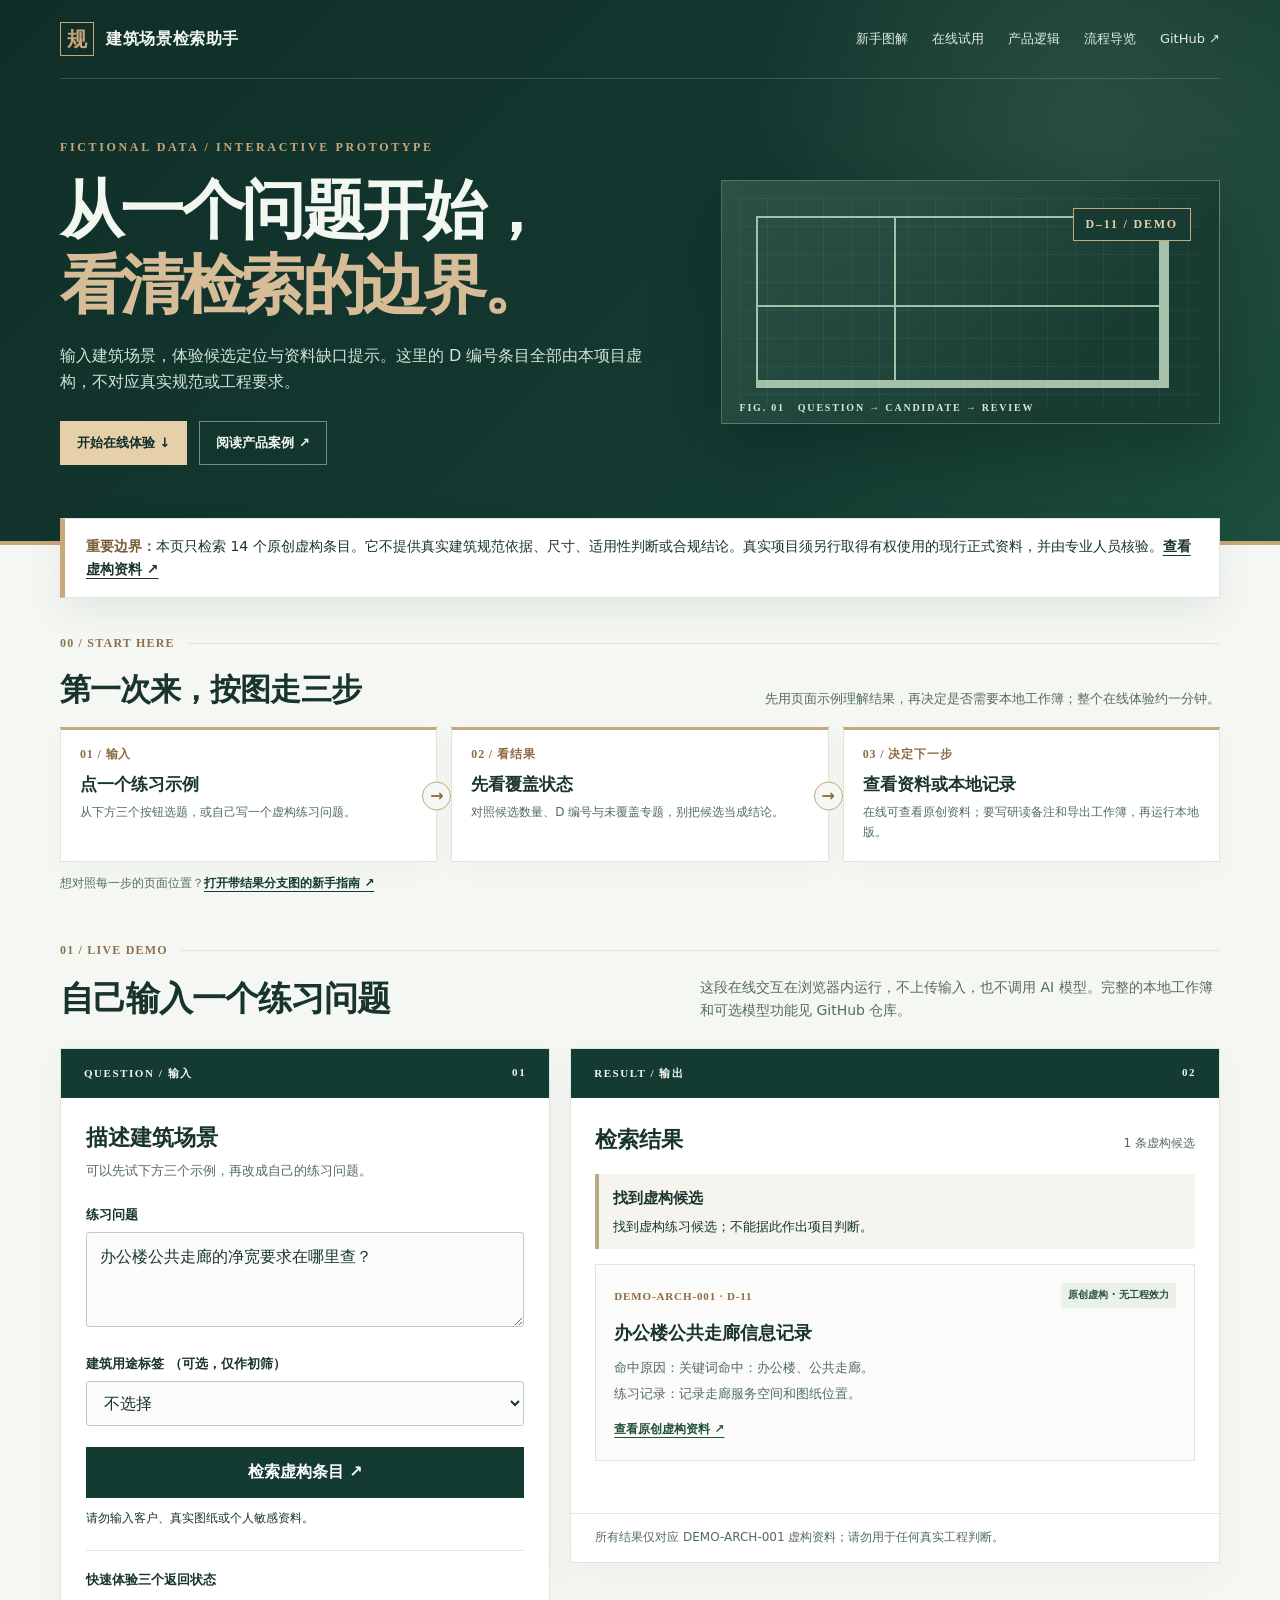
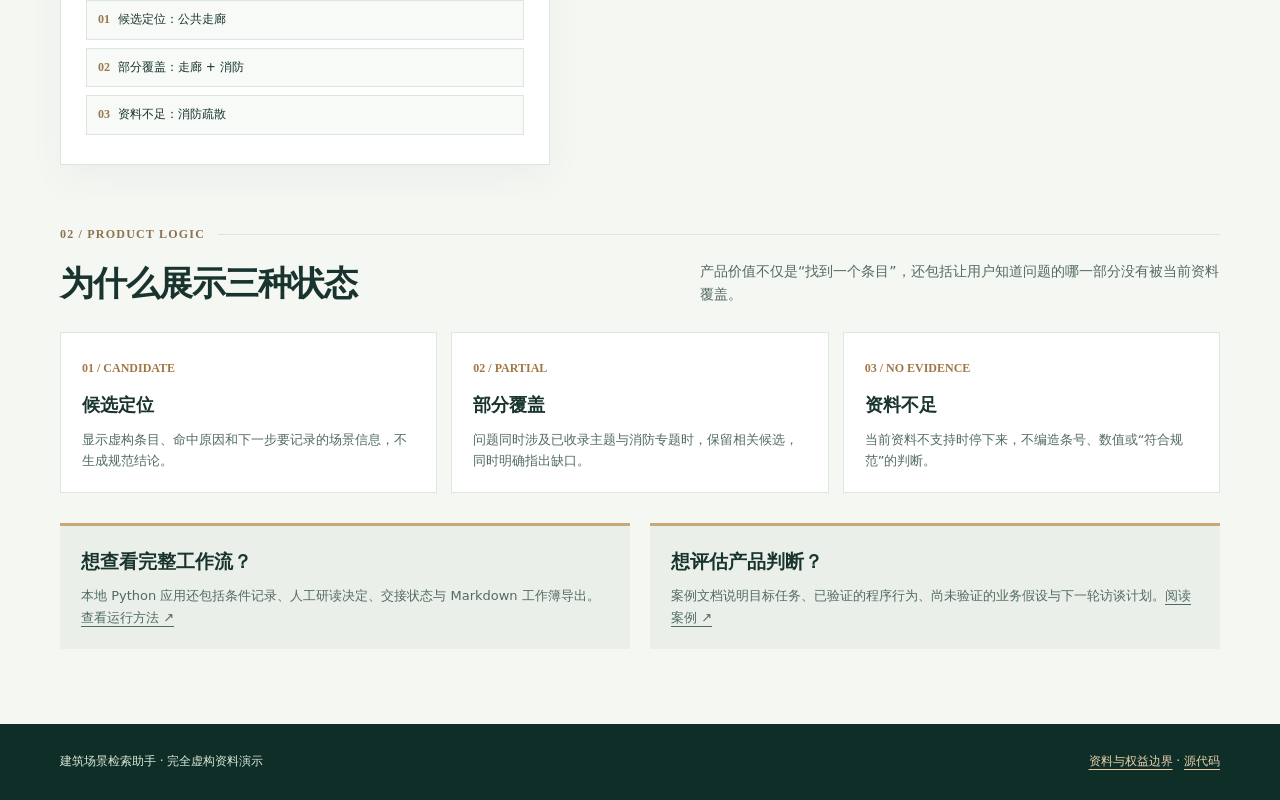
==== commit 76f5bf17: "Add visual onboarding for first-time visitors" ====
--- a/docs/index.html
+++ b/docs/index.html
@@ -15,6 +15,7 @@
       <div class="topbar">
         <a class="brand" href="index.html"><span class="brand-mark" aria-hidden="true">规</span>建筑场景检索助手</a>
         <nav aria-label="页面导航">
+          <a href="#start">新手图解</a>
           <a href="#try">在线试用</a>
           <a href="#how">产品逻辑</a>
           <a href="walkthrough.html">流程导览</a>
@@ -42,6 +43,16 @@
   <div class="wrap notice" role="note"><strong>重要边界：</strong>本页只检索 14 个原创虚构条目。它不提供真实建筑规范依据、尺寸、适用性判断或合规结论。真实项目须另行取得有权使用的现行正式资料，并由专业人员核验。<a href="https://github.com/ghgg25043-byte/building-code-assistant/blob/main/data/demo-source.md">查看虚构资料 ↗</a></div>
 
   <main>
+    <section id="start" class="wrap start-guide" aria-labelledby="start-title">
+      <div class="section-label">00 / START HERE</div>
+      <div class="start-heading"><h2 id="start-title">第一次来，按图走三步</h2><p>先用页面示例理解结果，再决定是否需要本地工作簿；整个在线体验约一分钟。</p></div>
+      <ol class="guide-track" aria-label="新手体验路径">
+        <li><span>01 / 输入</span><strong>点一个练习示例</strong><p>从下方三个按钮选题，或自己写一个虚构练习问题。</p></li>
+        <li><span>02 / 看结果</span><strong>先看覆盖状态</strong><p>对照候选数量、D 编号与未覆盖专题，别把候选当成结论。</p></li>
+        <li><span>03 / 决定下一步</span><strong>查看资料或本地记录</strong><p>在线可查看原创资料；要写研读备注和导出工作簿，再运行本地版。</p></li>
+      </ol>
+      <p class="start-guide-note">想对照每一步的页面位置？<a href="https://github.com/ghgg25043-byte/building-code-assistant/blob/main/docs/quickstart.md">打开带结果分支图的新手指南 ↗</a></p>
+    </section>
     <section id="try" class="wrap workspace" aria-labelledby="try-title">
       <div class="section-label">01 / LIVE DEMO</div>
       <div class="section-head">
--- a/docs/live.css
+++ b/docs/live.css
@@ -55,7 +55,19 @@
 .notice { position: relative; margin-top: -27px; z-index: 1; background: white; border: 1px solid var(--line); border-left: 5px solid var(--gold); box-shadow: 0 14px 38px #173b3214; padding: 16px 21px; font-size: 14px; }
 .notice strong { color: #785a35; }
 .notice a { font-weight: 700; }
-.workspace { padding-top: 53px; }
+.start-guide { padding-top: 38px; }
+.start-heading { display: flex; justify-content: space-between; align-items: end; gap: 24px; margin-bottom: 18px; }
+.start-heading h2 { font-size: clamp(24px, 3vw, 31px); line-height: 1.3; margin: 0; letter-spacing: -.03em; }
+.start-heading p { max-width: 500px; margin: 0; color: var(--ink-soft); font-size: 13px; }
+.guide-track { display: grid; grid-template-columns: repeat(3, minmax(0, 1fr)); gap: 14px; list-style: none; padding: 0; margin: 0; }
+.guide-track li { position: relative; min-width: 0; border: 1px solid var(--line); border-top: 3px solid var(--gold); background: #fff; padding: 16px 19px 18px; box-shadow: 0 8px 26px #173b3208; }
+.guide-track li:not(:last-child)::after { content: "→"; position: absolute; top: 50%; right: -15px; transform: translateY(-50%); z-index: 2; width: 27px; height: 27px; display: grid; place-items: center; border: 1px solid var(--gold); border-radius: 50%; background: #f5f7f3; color: #8e6c40; font-weight: 800; }
+.guide-track span { display: block; margin-bottom: 7px; color: #8e6c40; font: 700 12px Georgia, serif; letter-spacing: .07em; }
+.guide-track strong { display: block; font-size: 17px; }
+.guide-track p { margin: 5px 0 0; color: var(--ink-soft); font-size: 12px; }
+.start-guide-note { margin: 12px 0 0; color: var(--ink-soft); font-size: 12px; }
+.start-guide-note a { color: var(--forest); font-weight: 800; }
+.workspace { padding-top: 49px; }
 .section-label { display: flex; align-items: center; gap: 13px; margin-bottom: 18px; color: #8c724f; font: 700 12px Georgia, serif; letter-spacing: .1em; }
 .section-label::after { content: ""; flex: 1; height: 1px; background: var(--line); }
 .section-head { display: flex; justify-content: space-between; gap: 25px; align-items: end; margin-bottom: 26px; }
@@ -119,6 +131,7 @@
   .hero-art { min-height: 200px; }
   .demo-layout { grid-template-columns: 1fr; }
   .section-head { align-items: start; flex-direction: column; gap: 8px; }
+  .start-heading { align-items: start; flex-direction: column; gap: 7px; }
 }
 @media (max-width: 600px) {
   .wrap { width: min(100% - 28px, 1160px); }
@@ -126,6 +139,8 @@
   .topbar nav { gap: 13px; flex-wrap: wrap; }
   .hero-art { display: none; }
   .tiles, .pathway { grid-template-columns: 1fr; }
+  .guide-track { grid-template-columns: 1fr; gap: 10px; }
+  .guide-track li:not(:last-child)::after { display: none; }
   .query-body, .results-body { padding: 18px; }
   .results-foot { padding: 13px 18px; }
 }
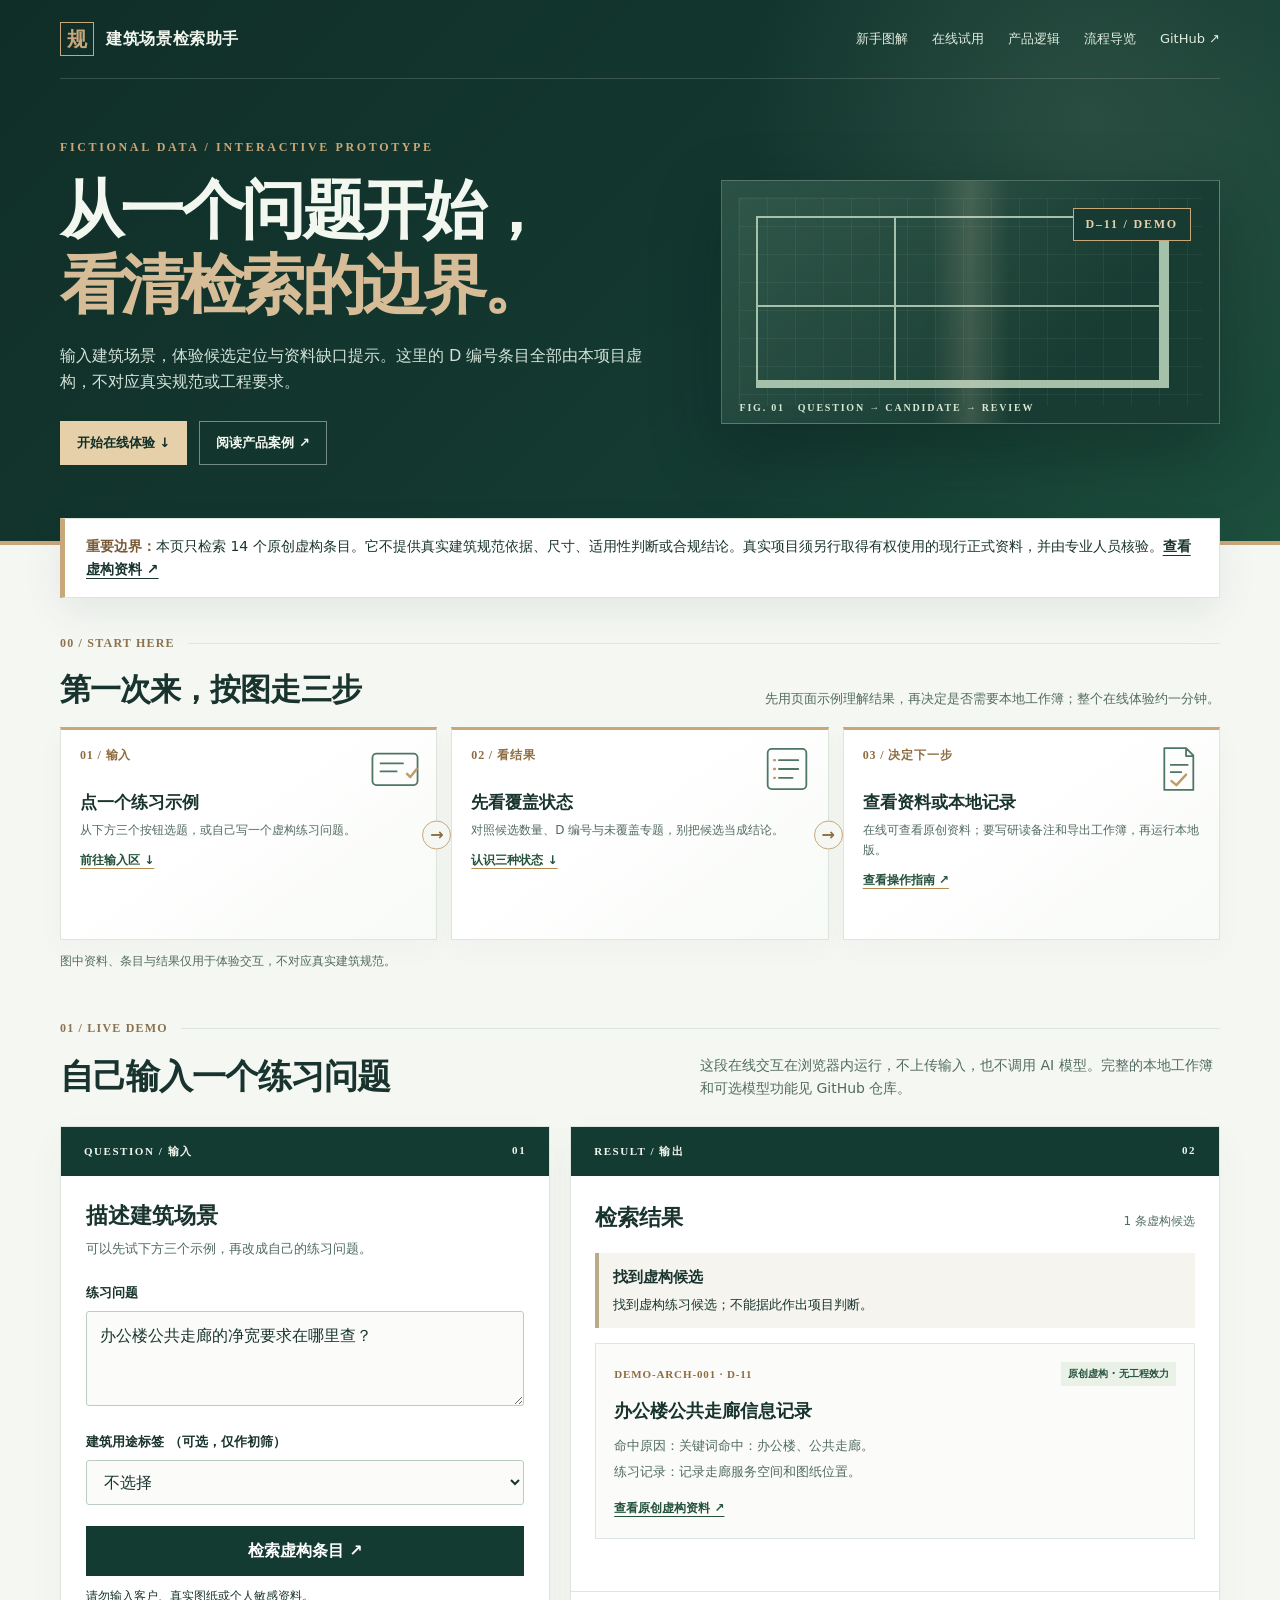
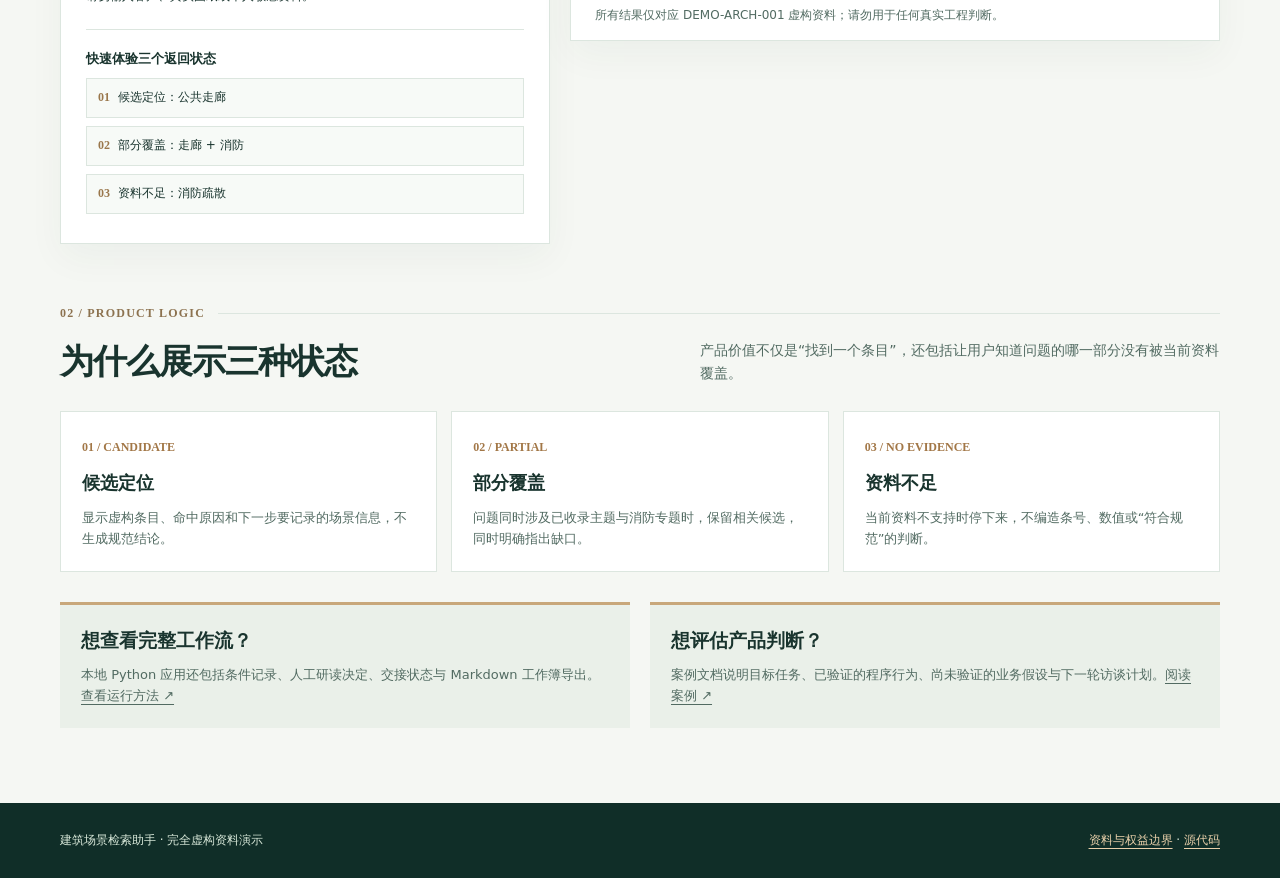
==== commit d22b2b0f: "Polish animated onboarding and results" ====
--- a/docs/index.html
+++ b/docs/index.html
@@ -47,11 +47,20 @@
       <div class="section-label">00 / START HERE</div>
       <div class="start-heading"><h2 id="start-title">第一次来，按图走三步</h2><p>先用页面示例理解结果，再决定是否需要本地工作簿；整个在线体验约一分钟。</p></div>
       <ol class="guide-track" aria-label="新手体验路径">
-        <li><span>01 / 输入</span><strong>点一个练习示例</strong><p>从下方三个按钮选题，或自己写一个虚构练习问题。</p></li>
-        <li><span>02 / 看结果</span><strong>先看覆盖状态</strong><p>对照候选数量、D 编号与未覆盖专题，别把候选当成结论。</p></li>
-        <li><span>03 / 决定下一步</span><strong>查看资料或本地记录</strong><p>在线可查看原创资料；要写研读备注和导出工作簿，再运行本地版。</p></li>
+        <li>
+          <svg class="guide-icon" viewBox="0 0 72 72" fill="none" aria-hidden="true"><rect x="8" y="17" width="56" height="39" rx="5"/><path d="M18 29h28M18 39h20"/><path class="accent" d="M51 42l4 4 8-10"/></svg>
+          <span>01 / 输入</span><strong>点一个练习示例</strong><p>从下方三个按钮选题，或自己写一个虚构练习问题。</p><a href="#try">前往输入区 ↓</a>
+        </li>
+        <li>
+          <svg class="guide-icon" viewBox="0 0 72 72" fill="none" aria-hidden="true"><rect x="12" y="11" width="48" height="50" rx="5"/><path d="M26 25h24M26 36h24M26 47h17"/><path class="accent" d="M20 25h1M20 36h1M20 47h1"/></svg>
+          <span>02 / 看结果</span><strong>先看覆盖状态</strong><p>对照候选数量、D 编号与未覆盖专题，别把候选当成结论。</p><a href="#how">认识三种状态 ↓</a>
+        </li>
+        <li>
+          <svg class="guide-icon" viewBox="0 0 72 72" fill="none" aria-hidden="true"><path d="M19 10h27l9 9v43H19zM46 10v10h9M27 31h21M27 40h13"/><path class="accent" d="M28 51l6 5 12-13"/></svg>
+          <span>03 / 决定下一步</span><strong>查看资料或本地记录</strong><p>在线可查看原创资料；要写研读备注和导出工作簿，再运行本地版。</p><a href="https://github.com/ghgg25043-byte/building-code-assistant/blob/main/docs/quickstart.md">查看操作指南 ↗</a>
+        </li>
       </ol>
-      <p class="start-guide-note">想对照每一步的页面位置？<a href="https://github.com/ghgg25043-byte/building-code-assistant/blob/main/docs/quickstart.md">打开带结果分支图的新手指南 ↗</a></p>
+      <p class="start-guide-note">图中资料、条目与结果仅用于体验交互，不对应真实建筑规范。</p>
     </section>
     <section id="try" class="wrap workspace" aria-labelledby="try-title">
       <div class="section-label">01 / LIVE DEMO</div>
--- a/docs/live.css
+++ b/docs/live.css
@@ -42,11 +42,16 @@
 .hero h1 span { color: #d7bd97; }
 .hero-lead { max-width: 620px; margin: 0; color: #d4e3d8; font-size: 16px; }
 .hero-actions { display: flex; flex-wrap: wrap; gap: 12px; margin-top: 26px; }
-.hero-actions a { padding: 10px 16px; text-decoration: none; border: 1px solid #ffffff6b; font-size: 13px; font-weight: 700; }
+.hero-actions a { padding: 10px 16px; text-decoration: none; border: 1px solid #ffffff6b; font-size: 13px; font-weight: 700; transition: transform .22s ease, background-color .22s ease, border-color .22s ease; }
 .hero-actions a:first-child { color: var(--forest-deep); background: #e5d0aa; border-color: #e5d0aa; }
-.hero-art { min-height: 244px; position: relative; border: 1px solid #a3beab65; background: linear-gradient(130deg, #5f8a7550, #183b32 75%); box-shadow: 0 24px 60px #091b1659; }
+.hero-actions a:hover { transform: translateY(-3px); border-color: #e5d0aa; background: #ffffff16; }
+.hero-actions a:first-child:hover { background: #f1dcba; }
+.hero > div:first-child { animation: arrive .75s ease-out both; }
+.hero-art { min-height: 244px; position: relative; overflow: hidden; border: 1px solid #a3beab65; background: linear-gradient(130deg, #5f8a7550, #183b32 75%); box-shadow: 0 24px 60px #091b1659; animation: arrive .9s .12s ease-out both; }
 .hero-art::before { content: ""; position: absolute; inset: 17px; opacity: .42; background-image: linear-gradient(#cce1cb27 1px, transparent 1px), linear-gradient(90deg, #cce1cb27 1px, transparent 1px); background-size: 28px 28px; }
-.plan { position: absolute; inset: 35px 50px 35px 34px; border: 2px solid #a6c1aa; border-right-width: 10px; border-bottom-width: 8px; }
+.hero-art::after { content: ""; position: absolute; inset: 0; pointer-events: none; background: linear-gradient(90deg, transparent 42%, #e4d9b92a 50%, transparent 58%); animation: blueprint-scan 8s ease-in-out infinite; }
+.plan { position: absolute; inset: 35px 50px 35px 34px; border: 2px solid #a6c1aa; border-right-width: 10px; border-bottom-width: 8px; transition: transform .35s ease; }
+.hero-art:hover .plan { transform: scale(1.015); }
 .plan::before { content: ""; position: absolute; left: 34%; top: 0; bottom: 0; border-left: 2px solid #a6c1aa; }
 .plan::after { content: ""; position: absolute; left: 0; right: 0; top: 54%; border-top: 2px solid #a6c1aa; }
 .plan-label { position: absolute; right: 28px; top: 27px; padding: 8px 12px; background: #173b32; border: 1px solid #c8a77a; color: #e5d0aa; font: 700 12px Georgia, serif; letter-spacing: .15em; }
@@ -60,11 +65,21 @@
 .start-heading h2 { font-size: clamp(24px, 3vw, 31px); line-height: 1.3; margin: 0; letter-spacing: -.03em; }
 .start-heading p { max-width: 500px; margin: 0; color: var(--ink-soft); font-size: 13px; }
 .guide-track { display: grid; grid-template-columns: repeat(3, minmax(0, 1fr)); gap: 14px; list-style: none; padding: 0; margin: 0; }
-.guide-track li { position: relative; min-width: 0; border: 1px solid var(--line); border-top: 3px solid var(--gold); background: #fff; padding: 16px 19px 18px; box-shadow: 0 8px 26px #173b3208; }
-.guide-track li:not(:last-child)::after { content: "→"; position: absolute; top: 50%; right: -15px; transform: translateY(-50%); z-index: 2; width: 27px; height: 27px; display: grid; place-items: center; border: 1px solid var(--gold); border-radius: 50%; background: #f5f7f3; color: #8e6c40; font-weight: 800; }
-.guide-track span { display: block; margin-bottom: 7px; color: #8e6c40; font: 700 12px Georgia, serif; letter-spacing: .07em; }
-.guide-track strong { display: block; font-size: 17px; }
-.guide-track p { margin: 5px 0 0; color: var(--ink-soft); font-size: 12px; }
+.guide-track li { position: relative; min-width: 0; min-height: 213px; border: 1px solid var(--line); border-top: 3px solid var(--gold); background: linear-gradient(145deg, #fff 40%, #f7faf6); padding: 17px 19px 18px; box-shadow: 0 8px 26px #173b3208; animation: arrive .65s ease-out backwards; transition: transform .28s ease, box-shadow .28s ease, border-color .28s ease; }
+.guide-track li:nth-child(2) { animation-delay: .11s; }
+.guide-track li:nth-child(3) { animation-delay: .22s; }
+.guide-track li:hover { transform: translateY(-5px); border-color: #b8cdb9; border-top-color: #aa8150; box-shadow: 0 17px 35px #173b321a; }
+.guide-track li:not(:last-child)::after { content: "→"; position: absolute; top: 50%; right: -15px; transform: translateY(-50%); z-index: 2; width: 27px; height: 27px; display: grid; place-items: center; border: 1px solid var(--gold); border-radius: 50%; background: #f5f7f3; color: #8e6c40; font-weight: 800; animation: guide-arrow 2.6s ease-in-out infinite; }
+.guide-icon { position: absolute; top: 10px; right: 12px; width: 58px; height: 58px; stroke: #315e4b; stroke-width: 2.2; stroke-linecap: round; stroke-linejoin: round; opacity: .85; transition: transform .3s ease; }
+.guide-track li:hover .guide-icon { transform: translateY(-3px) rotate(-3deg); }
+.guide-icon .accent { stroke: #b68b50; stroke-width: 3; stroke-dasharray: 80; stroke-dashoffset: 80; animation: draw-line 1.2s .45s ease-out forwards; }
+.guide-track li:nth-child(2) .accent { animation-delay: .58s; }
+.guide-track li:nth-child(3) .accent { animation-delay: .7s; }
+.guide-track li > span { display: block; margin-bottom: 7px; color: #8e6c40; font: 700 12px Georgia, serif; letter-spacing: .07em; }
+.guide-track li > strong { display: block; margin-top: 24px; font-size: 17px; }
+.guide-track li > p { margin: 5px 0 0; color: var(--ink-soft); font-size: 12px; }
+.guide-track li > a { display: inline-block; margin-top: 10px; color: #24523c; font-size: 12px; font-weight: 800; text-decoration-color: #b68b50; }
+.guide-track li > a:hover { color: #8e6c40; }
 .start-guide-note { margin: 12px 0 0; color: var(--ink-soft); font-size: 12px; }
 .start-guide-note a { color: var(--forest); font-weight: 800; }
 .workspace { padding-top: 49px; }
@@ -83,15 +98,17 @@
 .query-body textarea, .query-body select { width: 100%; border: 1px solid #bbcdc1; border-radius: 3px; padding: 11px 13px; color: var(--ink); background: #fbfcfa; }
 .query-body textarea { resize: vertical; min-height: 95px; margin-bottom: 17px; }
 .query-body select { margin-bottom: 21px; }
-.query-body button[type="submit"] { width: 100%; border: 0; background: var(--forest); color: #fff; padding: 12px 18px; font-weight: 800; }
+.query-body button[type="submit"] { width: 100%; border: 0; background: var(--forest); color: #fff; padding: 12px 18px; font-weight: 800; transition: background-color .2s ease, transform .2s ease, box-shadow .2s ease; }
 .query-body button[type="submit"]:hover { background: #1f5a47; }
+.query-body button[type="submit"]:active { transform: translateY(2px); }
 .query-body button[disabled] { opacity: .6; cursor: wait; }
 .input-note { font-size: 12px !important; margin: 11px 0 0 !important; }
 .examples { margin-top: 22px; border-top: 1px solid var(--line); padding-top: 18px; }
 .examples strong { display: block; font-size: 13px; margin-bottom: 9px; }
 .example-list { display: grid; gap: 8px; }
-.example-list button { width: 100%; text-align: left; border: 1px solid var(--line); background: #f7faf7; color: var(--ink); padding: 9px 11px; font-size: 12px; }
+.example-list button { width: 100%; text-align: left; border: 1px solid var(--line); background: #f7faf7; color: var(--ink); padding: 9px 11px; font-size: 12px; transition: background-color .2s ease, border-color .2s ease, transform .2s ease; }
 .example-list button:hover { border-color: #a7bfa9; background: #edf4ee; }
+.example-list button:active { transform: translateX(3px); }
 .example-list button span { color: #9a774c; font-family: Georgia, serif; font-weight: 700; margin-right: 8px; }
 .results-body { padding: 24px; min-height: 415px; }
 .results-title { display: flex; justify-content: space-between; gap: 12px; align-items: baseline; margin-bottom: 16px; }
@@ -99,22 +116,26 @@
 .results-title span { color: var(--ink-soft); font-size: 12px; }
 .result-state { display: flex; flex-direction: column; gap: 5px; border-left: 4px solid #b9aa89; background: #f5f4ee; padding: 12px 14px; font-size: 13px; }
 .result-state strong { font-size: 15px; }
+.result-state strong, .result-state span { animation: result-appear .35s ease-out both; }
+.result-state span { animation-delay: .06s; }
 .result-state.partial { border-color: #ad8856; background: #fbf5e9; }
 .result-state.no_evidence { border-color: #9aafaa; background: #f0f4f2; }
 .result-list { display: grid; gap: 12px; margin-top: 15px; }
-.result-card { border: 1px solid var(--line); background: #fbfcfa; padding: 18px; }
+.result-card { border: 1px solid var(--line); background: #fbfcfa; padding: 18px; animation: result-appear .4s ease-out both; }
+.result-card:nth-child(2) { animation-delay: .08s; }
 .card-meta { display: flex; justify-content: space-between; gap: 12px; align-items: center; flex-wrap: wrap; }
 .article-id { color: #8e6c40; font: 700 11px Georgia, serif; letter-spacing: .08em; }
 .fiction-tag { background: #eaf2e8; color: #28523f; padding: 4px 7px; font-size: 10px; font-weight: 700; }
 .result-card h3 { font-size: 18px; margin: 10px 0 9px; }
 .result-card p { color: var(--ink-soft); margin: 5px 0; font-size: 13px; }
 .source-link { display: inline-block; margin-top: 11px; color: #24523c; font-size: 12px; font-weight: 800; }
-.empty-copy { color: var(--ink-soft); font-size: 14px; border: 1px dashed #baccc0; padding: 20px; margin: 0; }
+.empty-copy { color: var(--ink-soft); font-size: 14px; border: 1px dashed #baccc0; padding: 20px; margin: 0; animation: result-appear .4s ease-out both; }
 .results-foot { border-top: 1px solid var(--line); padding: 14px 24px; color: var(--ink-soft); font-size: 12px; }
 
 .below { padding-block: 62px 75px; }
 .tiles { display: grid; grid-template-columns: repeat(3, 1fr); gap: 14px; }
-.tile { padding: 21px; background: #fff; border: 1px solid var(--line); }
+.tile { padding: 21px; background: #fff; border: 1px solid var(--line); transition: border-color .25s ease, box-shadow .25s ease, transform .25s ease; }
+.tile:hover { border-color: #b9ceb9; box-shadow: 0 14px 28px #173b3210; transform: translateY(-3px); }
 .tile span { color: #a27747; font: 700 12px Georgia, serif; }
 .tile h3 { margin: 9px 0; font-size: 18px; }
 .tile p { margin: 0; color: var(--ink-soft); font-size: 13px; }
@@ -125,6 +146,12 @@
 .site-foot { color: #d8e8d9; background: var(--forest-deep); padding: 28px 0; font-size: 12px; }
 .site-foot .wrap { display: flex; justify-content: space-between; gap: 16px; flex-wrap: wrap; }
 .site-foot a { color: #e9d0aa; }
+
+@keyframes arrive { from { opacity: 0; transform: translateY(15px); } to { opacity: 1; transform: translateY(0); } }
+@keyframes blueprint-scan { 0%, 12% { transform: translateX(-110%); } 58%, 100% { transform: translateX(110%); } }
+@keyframes guide-arrow { 0%, 100% { transform: translate(-2px, -50%); } 50% { transform: translate(2px, -50%); } }
+@keyframes draw-line { to { stroke-dashoffset: 0; } }
+@keyframes result-appear { from { opacity: 0; transform: translateY(8px); } to { opacity: 1; transform: translateY(0); } }
 
 @media (max-width: 850px) {
   .hero { grid-template-columns: 1fr; gap: 34px; padding-block: 52px 67px; }
@@ -140,8 +167,15 @@
   .hero-art { display: none; }
   .tiles, .pathway { grid-template-columns: 1fr; }
   .guide-track { grid-template-columns: 1fr; gap: 10px; }
+  .guide-track li { min-height: 0; }
   .guide-track li:not(:last-child)::after { display: none; }
   .query-body, .results-body { padding: 18px; }
   .results-foot { padding: 13px 18px; }
 }
-@media (prefers-reduced-motion: reduce) { html { scroll-behavior: auto; } }
+@media (prefers-reduced-motion: reduce) {
+  html { scroll-behavior: auto; }
+  .hero > div:first-child, .hero-art, .hero-art::after, .guide-track li, .guide-track li::after, .guide-icon .accent, .result-state strong, .result-state span, .result-card, .empty-copy { animation: none !important; }
+  .guide-icon .accent { stroke-dashoffset: 0; }
+  .hero-actions a, .plan, .guide-track li, .guide-icon, .query-body button[type="submit"], .example-list button, .tile { transition: none !important; }
+  .hero-actions a:hover, .hero-art:hover .plan, .guide-track li:hover, .guide-track li:hover .guide-icon, .query-body button[type="submit"]:active, .example-list button:active, .tile:hover { transform: none; }
+}
